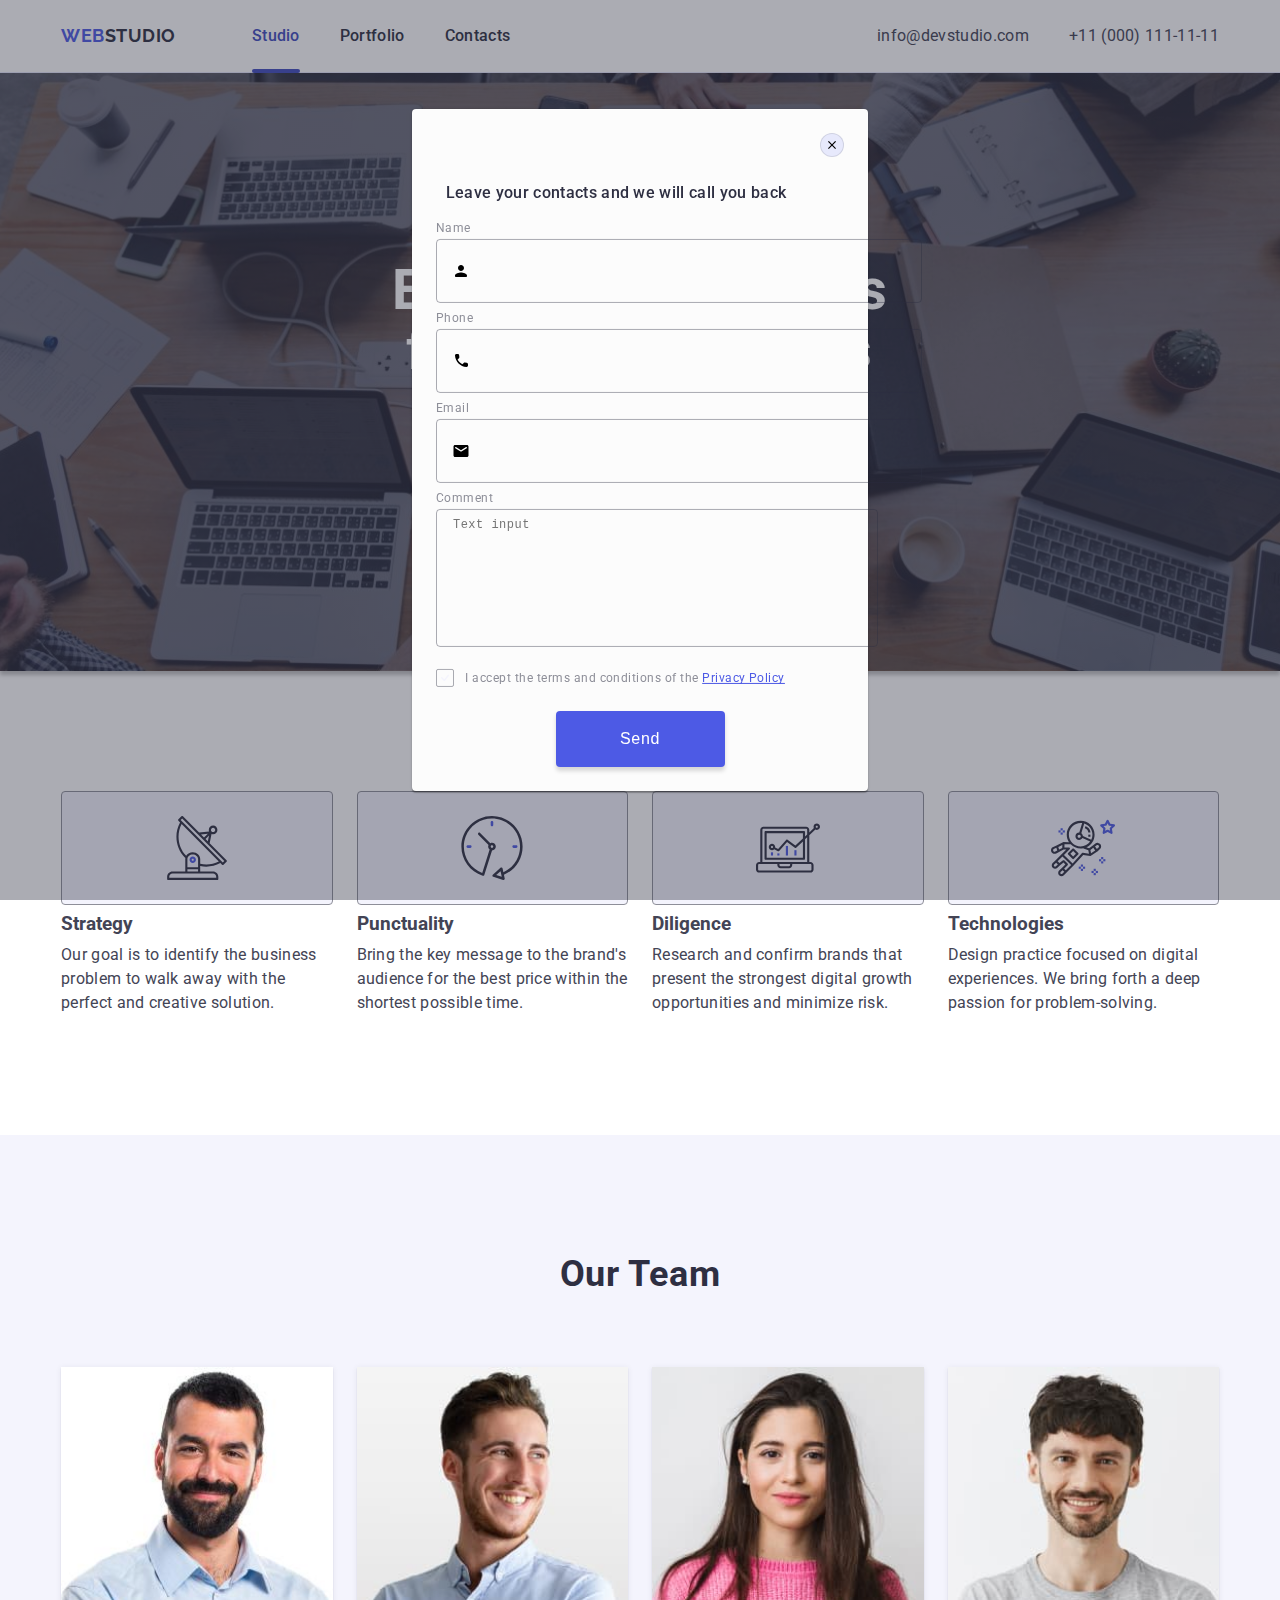
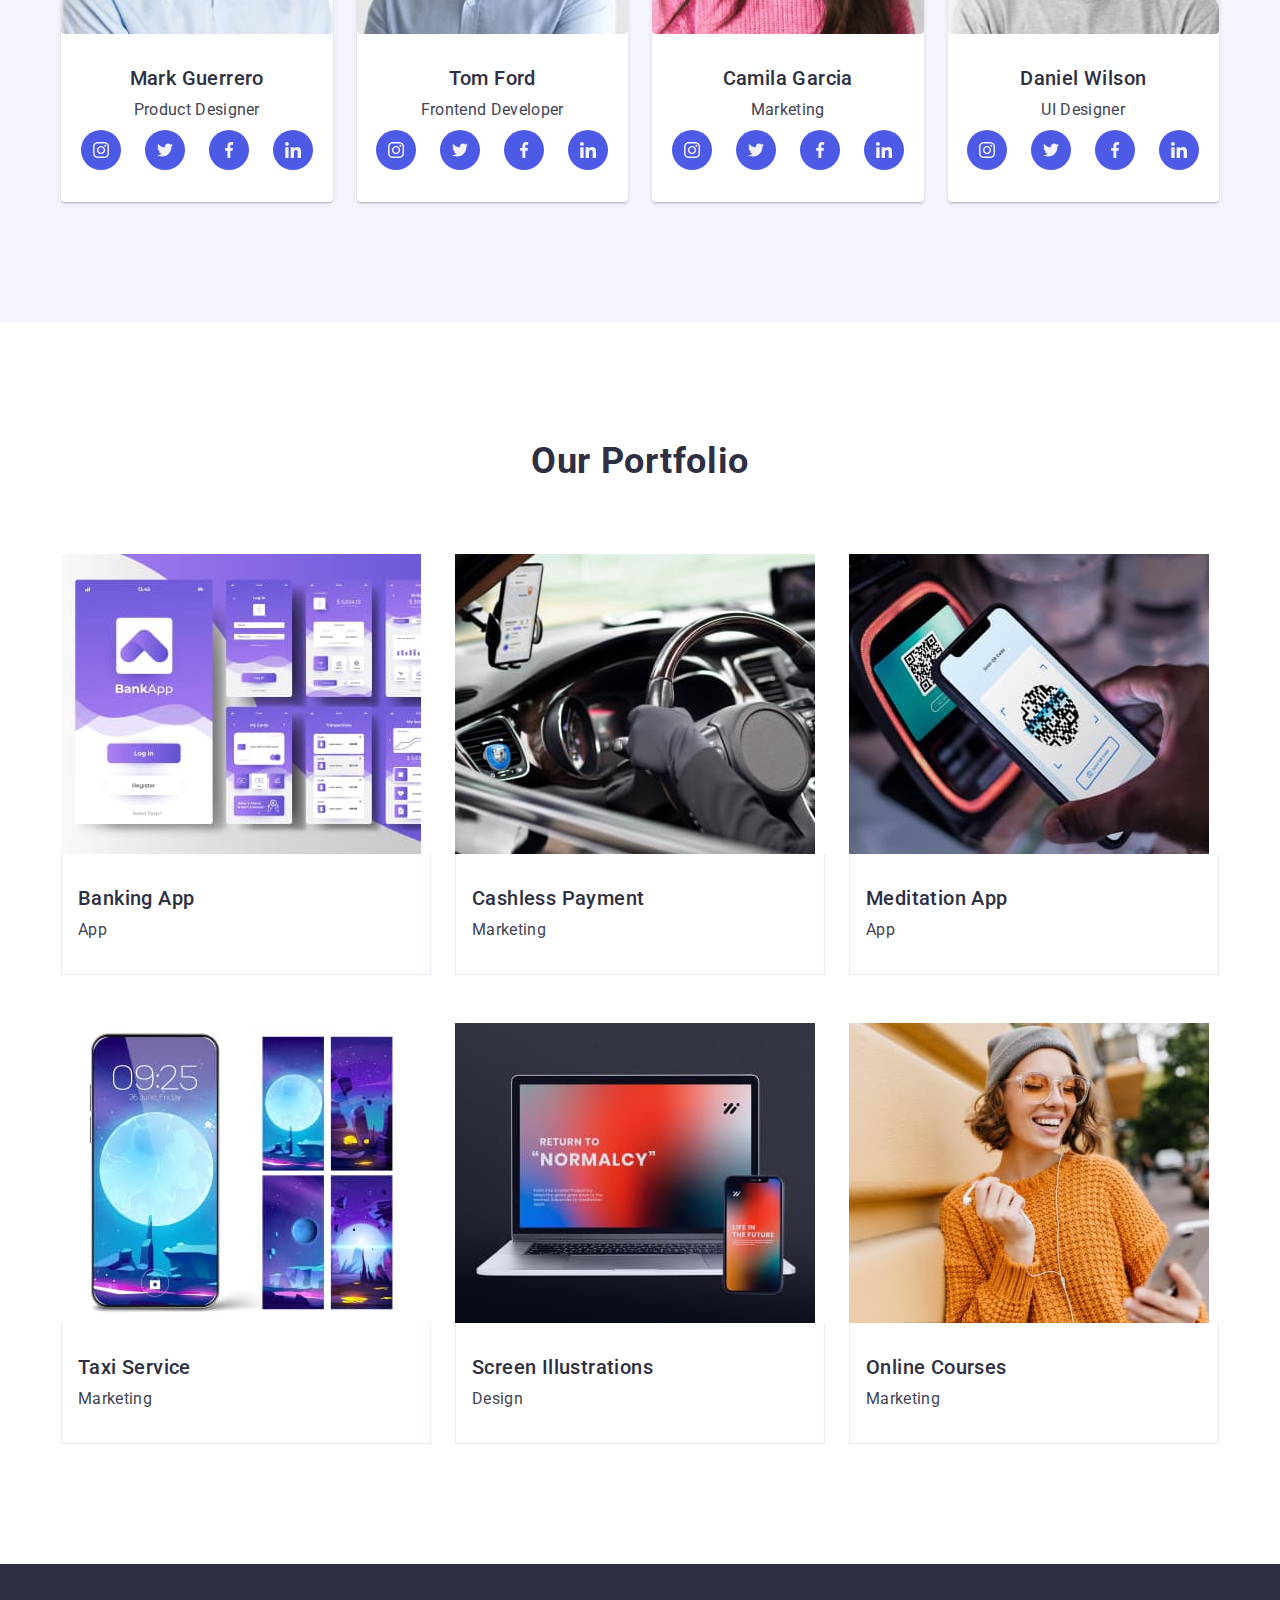
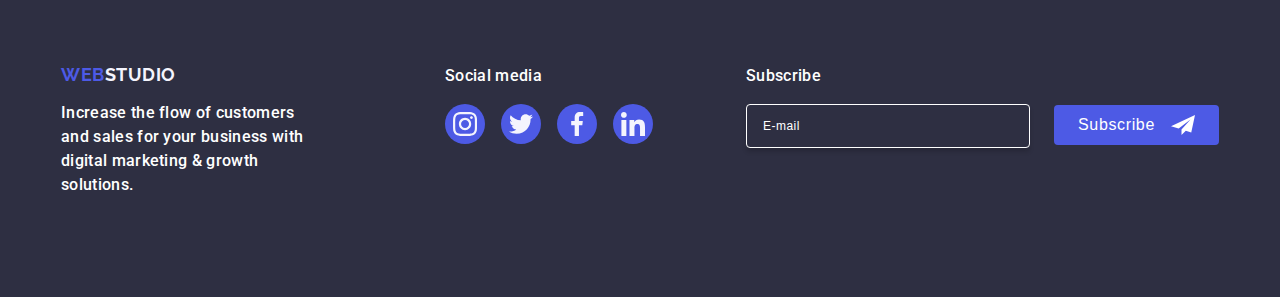
==== index.html @ 179b8496 "Initial commit" ====
<!DOCTYPE html>
<html lang="en">

<head>
    <meta charset="UTF-8" />
    <meta name="viewport" content="width=device-width, initial-scale=1.0" />
    <meta name="description" content="Effective Solutions
for Your Business" />
    <meta name="keywords" content="Solutions Business Strategy" />
    <title>WebStudio</title>
    <link rel="stylesheet" href="https://cdnjs.cloudflare.com/ajax/libs/modern-normalize/3.0.1/modern-normalize.min.css"
        integrity="sha512-q6WgHqiHlKyOqslT/lgBgodhd03Wp4BEqKeW6nNtlOY4quzyG3VoQKFrieaCeSnuVseNKRGpGeDU3qPmabCANg=="
        crossorigin="anonymous" referrerpolicy="no-referrer" />
    <link rel="preconnect" href="https://fonts.googleapis.com" />
    <link rel="preconnect" href="https://fonts.gstatic.com" crossorigin />
    <link href="https://fonts.googleapis.com/css2?family=Raleway:wght@700&family=Roboto:wght@400;500;700&display=swap"
        rel="stylesheet" />
    <link rel="stylesheet" href="./css/styles.css" />
</head>

<body>
    <header class="page-header">
        <div class="container header-container">
            <nav class="main-nav">
                <a class="logo header-logo" href="./index.html">Web<span class="logo-part">Studio</span>
                </a>
                <ul class="nav-list">
                    <li class="nav-item">
                        <a class="nav-link studio-link" href="./index.html">Studio</a>
                    </li>
                    <li class="nav-item">
                        <a class="nav-link portfolio-link" href="">Portfolio</a>
                    </li>
                    <li class="nav-item">
                        <a class="nav-link contacts-link" href="">Contacts</a>
                    </li>
                </ul>
            </nav>
            <address class="contact-info">
                <ul class="contact-list">
                    <li>
                        <a href="mailto:info@devstudio.com" class="contact-link">info@devstudio.com</a>
                    </li>
                    <li>
                        <a href="tel:+110001111111" class="contact-link">+11 (000) 111-11-11</a>
                    </li>
                </ul>
            </address>
        </div>
    </header>
    <main>
        <!--Hero section-->
        <section class="hero-section">
            <div class="container hero-container">

                <h1 class="page-title">
                    Effective Solutions
                    for Your Business
                </h1>
                <button type="button" class="order-button">Order Service</button>
            </div>
        </section>
        <!--Features Section-->
        <section class="feature-section">
            <div class="container feature-container">
                <h2 class="visually-hidden">Our features</h2>

                <ul class="features-list">
                    <li class="features-item">
                        <div class="icon-container">
                            <svg class="strategy-icon" width="64" height="64">
                                <use href="./images/icons.svg#icon-antenna"></use>
                            </svg>
                        </div>
                        <h3 class="features-title">Strategy</h3>
                        <p class="features-text">Our goal is to identify the business
                            problem to walk away with the perfect and creative solution.</p>

                    </li>
                    <li class="features-item">
                        <div class="icon-container">
                            <svg class="punctuality-icon" width="64" height="64">
                                <use href="./images/icons.svg#icon-clock"></use>
                            </svg>
                        </div>
                        <h3 class="features-title">Punctuality</h3>
                        <p class="features-text">Bring the key message to the brand's audience for the best price
                            within
                            the
                            shortest possible
                            time.</p>
                    </li>
                    <li class="features-item">
                        <div class="icon-container">
                            <svg class="diligence-icon" width="64" height="64">
                                <use href="./images/icons.svg#icon-diagram"></use>
                            </svg>
                        </div>
                        <h3 class="features-title">Diligence</h3>
                        <p class="features-text">Research and confirm brands that present the strongest digital growth
                            opportunities and minimize
                            risk.</p>
                    </li>
                    <li class="features-item">
                        <div class="icon-container">
                            <svg class="technologies-icon" width="64" height="64">
                                <use href="./images/icons.svg#icon-astronaut"></use>
                            </svg>
                        </div>
                        <h3 class="features-title">Technologies</h3>
                        <p class="features-text">Design practice focused on digital experiences. We bring
                            forth a
                            deep
                            passion for
                            problem-solving.</p>

                    </li>
                </ul>
            </div>
        </section>
        <!--Our team Section-->


        <section class="team-section">
            <div class="container team-container">


                <h2 class="team-title">Our Team</h2>
                <ul class="team-list">
                    <li class="team-member">

                        <img src="./images/icons/MarkGuerrero.jpg" alt="Mark Guerrero, Product Designer" width="264"
                            height="260" />
                        <div class="member-info">
                            <h3 class="member-name">Mark Guerrero</h3>
                            <p class="member-role">Product Designer</p>
                            <ul class="social-list">
                                <li class="social-item">
                                    <a class="social-link" href="#">
                                        <svg class="social-icon" width="16" height="16">
                                            <use href="./images/icons.svg#icon-instagram"></use>
                                        </svg>
                                    </a>
                                </li>
                                <li class="social-item">
                                    <a href="#" class="social-link">
                                        <svg class="social-icon" width="16" height="16">
                                            <use href="./images/icons.svg#icon-twitter"></use>
                                        </svg>
                                    </a>
                                </li>
                                <li class="social-item">
                                    <a href="#" class="social-link">
                                        <svg class="social-icon" width="16" height="16">
                                            <use href="./images/icons.svg#icon-facebook"></use>
                                        </svg>
                                    </a>
                                </li>
                                <li class="social-item">
                                    <a href="#" class="social-link">
                                        <svg class="social-icon" width="16" height="16">
                                            <use href="./images/icons.svg#icon-linkedin"></use>
                                        </svg>
                                    </a>
                                </li>
                            </ul>
                        </div>
                    </li>
                    <li class="team-member">
                        <img src="./images/icons/TomFord.jpg" alt="Tom Ford, Frontend Developer" width="264"
                            height="260" />
                        <div class="member-info">
                            <h3 class="member-name">Tom Ford</h3>
                            <p class="member-role">Frontend Developer</p>
                            <ul class="social-list">
                                <li class="social-item">
                                    <a class="social-link" href="#">
                                        <svg class="social-icon" width="16" height="16">
                                            <use href="./images/icons.svg#icon-instagram"></use>
                                        </svg>
                                    </a>
                                </li>
                                <li class="social-item">
                                    <a href="#" class="social-link">
                                        <svg class="social-icon" width="16" height="16">
                                            <use href="./images/icons.svg#icon-twitter"></use>
                                        </svg>
                                    </a>
                                </li>
                                <li class="social-item">
                                    <a href="#" class="social-link">
                                        <svg class="social-icon" width="16" height="16">
                                            <use href="./images/icons.svg#icon-facebook"></use>
                                        </svg>
                                    </a>
                                </li>
                                <li class="social-item">
                                    <a href="#" class="social-link">
                                        <svg class="social-icon" width="16" height="16">
                                            <use href="./images/icons.svg#icon-linkedin"></use>
                                        </svg>
                                    </a>
                                </li>
                            </ul>
                        </div>
                    </li>
                    <li class="team-member">
                        <img src="./images/icons/CamilaGarcia.jpg" alt="Camila Garcia, Marketing" width="264"
                            height="260" />
                        <div class="member-info">
                            <h3 class="member-name">Camila Garcia</h3>
                            <p class="member-role">Marketing</p>
                            <ul class="social-list">
                                <li class="social-item">
                                    <a class="social-link" href="#">
                                        <svg class="social-icon" width="16" height="16">
                                            <use href="./images/icons.svg#icon-instagram"></use>
                                        </svg>
                                    </a>
                                </li>
                                <li class="social-item">
                                    <a href="#" class="social-link">
                                        <svg class="social-icon" width="16" height="16">
                                            <use href="./images/icons.svg#icon-twitter"></use>
                                        </svg>
                                    </a>
                                </li>
                                <li class="social-item">
                                    <a href="#" class="social-link">
                                        <svg class="social-icon" width="16" height="16">
                                            <use href="./images/icons.svg#icon-facebook"></use>
                                        </svg>
                                    </a>
                                </li>
                                <li class="social-item">
                                    <a href="#" class="social-link">
                                        <svg class="social-icon" width="16" height="16">
                                            <use href="./images/icons.svg#icon-linkedin"></use>
                                        </svg>
                                    </a>
                                </li>
                            </ul>
                        </div>
                    </li>
                    <li class="team-member">
                        <img src="./images/icons/DanielWilson.jpg" alt="Daniel Wilson, UI Designer" width="264"
                            height="260" />
                        <div class="member-info">
                            <h3 class="member-name">Daniel Wilson</h3>
                            <p class="member-role">UI Designer</p>
                            <ul class="social-list">
                                <li class="social-item">
                                    <a class="social-link" href="#">
                                        <svg class="social-icon" width="16" height="16">
                                            <use href="./images/icons.svg#icon-instagram"></use>
                                        </svg>
                                    </a>
                                </li>
                                <li class="social-item">
                                    <a href="#" class="social-link">
                                        <svg class="social-icon" width="16" height="16">
                                            <use href="./images/icons.svg#icon-twitter"></use>
                                        </svg>
                                    </a>
                                </li>
                                <li class="social-item">
                                    <a href="#" class="social-link">
                                        <svg class="social-icon" width="16" height="16">
                                            <use href="./images/icons.svg#icon-facebook"></use>
                                        </svg>
                                    </a>
                                </li>
                                <li class="social-item">
                                    <a href="#" class="social-link">
                                        <svg class="social-icon" width="16" height="16">
                                            <use href="./images/icons.svg#icon-linkedin"></use>
                                        </svg>
                                    </a>
                                </li>
                            </ul>
                        </div>
                    </li>
                </ul>
            </div>
        </section>

        <!--Our Portfolio-->
        <section class="portfolio-section">
            <div class="container portfolio-container">
                <h2 class="portfolio-title">Our Portfolio</h2>
                <ul class="portfolio-list">
                    <li class="portfolio-item">
                        <div class="img-container">
                            <img src="./images/icons/BankingApp.jpg" alt="telephone" width="360" height="300" />
                            <p class="overlay">
                                14 Stylish and User-Friendly App Design Concepts · Task Manager App · Calorie
                                Tracker
                                App · Exotic Fruit Ecommerce
                                App · Cloud Storage App
                            </p>
                        </div>
                        <div class="portfolio-text">
                            <h3 class="portfolio-item-title">Banking App</h3>
                            <p class="portfolio-item-description">App</p>
                        </div>
                    </li>
                    <li class="portfolio-item">
                        <div class="img-container">
                            <img src="./images/icons/TaxiService.jpg" alt="taxi" width="360" height="300" />
                            <p class="overlay">
                                14 Stylish and User-Friendly App Design Concepts · Task Manager App · Calorie
                                Tracker
                                App · Exotic Fruit Ecommerce
                                App · Cloud Storage App
                            </p>
                        </div>
                        <div class="portfolio-text">
                            <h3 class="portfolio-item-title">Cashless Payment</h3>
                            <p class="portfolio-item-description">Marketing</p>
                        </div>
                    </li>
                    <li class="portfolio-item">
                        <div class="img-container">
                            <img src="./images/icons/CashlessPayment.jpg" alt="mcbook3" width="360" height="300" />
                            <p class="overlay">
                                14 Stylish and User-Friendly App Design Concepts · Task Manager App · Calorie
                                Tracker
                                App · Exotic Fruit Ecommerce
                                App · Cloud Storage App
                            </p>
                        </div>
                        <div class="portfolio-text">
                            <h3 class="portfolio-item-title">Meditation App</h3>
                            <p class="portfolio-item-description">App</p>
                        </div>
                    </li>
                    <li class="portfolio-item">
                        <div class="img-container">
                            <img src="./images/icons/ScreenIllustrations.jpg" alt="QRcode4" width="360" height="300" />
                            <p class="overlay">
                                14 Stylish and User-Friendly App Design Concepts · Task Manager App · Calorie
                                Tracker
                                App · Exotic Fruit Ecommerce
                                App · Cloud Storage App
                            </p>
                        </div>
                        <div class="portfolio-text">
                            <h3 class="portfolio-item-title">Taxi Service</h3>
                            <p class="portfolio-item-description">Marketing</p>
                        </div>
                    </li>
                    <li class="portfolio-item">
                        <div class="img-container">
                            <img src="./images/icons/MeditationApp.jpg" alt="BankApp5" width="360" height="300" />
                            <p class="overlay">
                                14 Stylish and User-Friendly App Design Concepts · Task Manager App · Calorie
                                Tracker
                                App · Exotic Fruit Ecommerce
                                App · Cloud Storage App
                            </p>
                        </div>
                        <div class="portfolio-text">
                            <h3 class="portfolio-item-title">Screen Illustrations</h3>
                            <p class="portfolio-item-description">Design</p>
                        </div>
                    </li>
                    <li class="portfolio-item">
                        <div class="img-container">
                            <img src="./images/icons/OnlineCourses.jpg" alt="girl6" width="360" height="300" />
                            <p class="overlay">
                                14 Stylish and User-Friendly App Design Concepts · Task Manager App · Calorie
                                Tracker
                                App · Exotic Fruit Ecommerce
                                App · Cloud Storage App
                            </p>
                        </div>
                        <div class="portfolio-text">
                            <h3 class="portfolio-item-title">Online Courses</h3>
                            <p class="portfolio-item-description">Marketing</p>
                        </div>
                    </li>
                </ul>
            </div>
        </section>
    </main>
    <footer class="footer-box">
        <div class="container footer-content">
            <div class="footer-main">
                <a href="./index.html" class="footer-logo">Web<span class="accent">Studio</span>
                </a>
                <p class="footer-text">Increase the flow of customers and sales for your business with digital marketing
                    &
                    growth solutions.
                </p>
            </div>
            <div class="footer-socials">
                <p class="socials-text">Social media</p>
                <ul class="socials-list">
                    <li class="socials-item">
                        <a href="#" class="socials-link">
                            <svg class="socials-icon" width="24" height="24">
                                <use href="./images/icons.svg#icon-instagram"></use>
                            </svg>
                        </a>
                    </li>
                    <li class="socials-item">
                        <a href="#" class="socials-link">
                            <svg class="socials-icon" width="24" height="24">
                                <use href="./images/icons.svg#icon-twitter"></use>
                            </svg>
                        </a>
                    </li>
                    <li class="socials-item">
                        <a href="#" class="socials-link">
                            <svg class="socials-icon" width="24" height="24">
                                <use href="./images/icons.svg#icon-facebook"></use>
                            </svg>
                        </a>
                    </li>
                    <li class="socials-item">
                        <a href="#" class="socials-link">
                            <svg class="socials-icon" width="24" height="24">
                                <use href="./images/icons.svg#icon-linkedin"></use>
                            </svg>
                        </a>
                    </li>
                </ul>
            </div>
            <div class="subscribe-block">
                <p class="form-text">Subscribe</p>
                <form class="form" name="subscribe-form" autocomplete="off">
                    <label class="email">
                        <input class="form-input" type="email" name="useremail" placeholder="E-mail" />
                    </label>

                    <button class="submit-button" type="submit">Subscribe
                        <svg class="form-icon" width="24" height="24">
                            <use href="./images/icons.svg#icon-send"></use>
                        </svg>
                    </button>

                </form>
            </div>
        </div>
    </footer>

    <!--Modal window-->
    <div class="backdrop is-open">
        <div class="modal">
            <button class="modal-btn" type="button">
                <svg class="modal-btn-icons" width="8" height="8">
                    <use href="./images/icons.svg#icon-close">
                    </use>
                </svg>
            </button>
            <p class="modal-caption">Leave your contacts and we will call you back</p>
            <form class="modal-form" name="contacts" autocomplete="off">
                <div class="modal-form-field">
                    <label class="modal-form-label" for="user-name">Name</label>
                    <div class="modal-form-wrapper">
                        <input class="modal-form-input" type="text" id="user-name" name="user-name" />
                        <svg class="modal-form-icon" width="18" height="24">
                            <use href="./images/icons.svg#icon-person"></use>
                        </svg>
                    </div>
                </div>
                <div class="modal-form-field">
                    <label class="modal-form-label" for="user-phone">Phone</label>
                    <div class="modal-form-wrapper">
                        <input class="modal-form-input" type="tel" id="user-phone" name="user-phone" />
                        <svg class="modal-form-icon" width="18" height="24">
                            <use href="./images/icons.svg#icon-phone"></use>
                        </svg>
                    </div>
                </div>
                <div class="modal-form-field">
                    <label class="modal-form-label" for="email">Email</label>
                    <div class="modal-form-wrapper">
                        <input class="modal-form-input" type="email" id="email" name="email" />
                        <svg class="modal-form-icon" width="18" height="24">
                            <use href="./images/icons.svg#icon-email"></use>
                        </svg>
                    </div>
                </div>
                <div class="modal-form-field-note">
                    <label class="modal-form-label" for="user-comment">Comment</label>
                    <textarea class="modal-form-comment" id="user-comment" name="user-comment"
                        placeholder="Text input"></textarea>
                </div>
                <div class="modal-form-agreement">
                    <input class="visually-hidden" type="checkbox" name="user-privacy" id="user-privacy" value="true" />
                    <label class="modal-form-agreement-text" for="user-privacy">
                        <span class="modal-form-checkbox">
                            <svg class="modal-form-checkbox-icon" width="10" height="8">
                                <use href="./images/icons.svg#icon-Vector"></use>
                            </svg>
                        </span>
                        I accept the terms and conditions of the <a class="modal-form-agreement-link" href="#">Privacy
                            Policy</a>
                    </label>
                </div>
                <button class="btn submit-button" type="button">Send</button>
            </form>
        </div>

    </div>




</body>




</html>
---- css/styles.css ----
body {
  font-family: 'Roboto', sans-serif;
  color: #434455;
  background-color: #fff;
  margin: 0;
}
h1,
h2,
h3,
h4,
h5,
h6,
p {
  margin: 0;
}
ul,
ol {
  list-style-type: none;
  margin: 0;
  padding: 0;
}
img {
  display: block;
  max-width: 100%;
  height: auto;
}
.container {
  width: 1158px;
  padding: 0 15px;
  margin: 0 auto;
}
a {
  text-decoration: none;
}
/* Header */
.page-header {
  border-bottom: 1px solid #e7e9fc;
  box-shadow: 0px 2px 1px rgba(46, 47, 66, 0.08),
    0px 1px 1px rgba(46, 47, 66, 0.16), 0px 1px 6px rgba(46, 47, 66, 0.08);
}
.header-container {
  display: flex;
  align-items: center;
}
.main-nav {
  display: flex;
  align-items: center;
}
.logo {
  font-family: 'Raleway', sans-serif;
  font-weight: 700;
  font-size: 18px;
  line-height: 1.17;
  letter-spacing: 0.03em;
  text-transform: uppercase;
  color: #4d5ae5;
}
.header-logo {
  padding: 24px 0;
  margin-right: 76px;
}
.header-logo .logo-part {
  color: #2e2f42;
}

.nav-list {
  display: flex;
  align-items: center;
  gap: 40px;
}
.nav-link {
  font-weight: 500;
  font-size: 16px;
  line-height: 1.5;
  letter-spacing: 0.02em;
  color: #2e2f42;
  padding: 24px 0;
  display: block;
  transition: color 250ms cubic-bezier(0.4, 0, 0.2, 1);
}
.studio-link {
  position: relative;
  color: #404bbf;
}
.studio-link:after {
  content: '';
  display: block;
  border-radius: 2px;
  width: 100%;
  height: 4px;
  position: absolute;
  left: 0;
  bottom: -1px;
  background: transparent;
  transition: color 250ms cubic-bezier(0.4, 0, 0.2, 1);
  background-color: #404bbf;
}
.nav-link:hover,
.nav-link:focus {
  color: #404bbf;
}
.nav-link:hover::after {
  background-color: #404bbf;
}

.contact-info {
  margin-left: auto;
  font-style: normal;
}
.contact-list {
  display: flex;
  align-items: center;
  gap: 40px;
}
.contact-link {
  display: block;
  font-size: 16px;
  line-height: 1.5;
  letter-spacing: 0.02em;
  color: #434455;
  transition: color 250ms cubic-bezier(0.4, 0, 0.2, 1);
  padding: 24px 0;
}
.contact-link:hover,
.contact-link:focus {
  color: #404bbf;
}
/* Hero section */

.hero-container {
  display: flex;
  flex-direction: column;
  align-items: center;

  margin: 0 auto;
}

.hero-section {
  text-align: center;
  margin: 0 auto;
  padding: 188px 0;
  max-width: 1440px;
  box-shadow: 0 4px 4px 0 rgba(0, 0, 0, 0.25);
  background: rgba(46, 47, 66, 0.7);
  background-image: linear-gradient(
      rgba(46, 47, 66, 0.7),
      rgba(46, 47, 66, 0.7)
    ),
    url('../images/hero/peopleoffice.jpg');

  background-repeat: no-repeat;
  background-position: center;
  background-size: cover;
}
.page-title {
  max-width: 496px;
  margin-bottom: 46px;
  font-weight: 700;
  font-size: 56px;
  line-height: 1.07;
  letter-spacing: 0.02em;
  color: #fff;
}

.order-button {
  font-weight: 500;
  font-size: 16px;
  line-height: 1.5;
  letter-spacing: 0.04em;
  color: #fff;
  cursor: pointer;
  border: none;
  background-color: #4d5ae5;
  padding: 16px 32px;
  transition: background-color 250ms cubic-bezier(0.4, 0, 0.2, 1);
  border-radius: 4px;
  min-width: 169px;
  height: 56px;
  box-shadow: 0 4px 4px 0 rgba(0, 0, 0, 0.15);
}
.order-button:hover,
.order-button:focus {
  background: #404bbf;
}
/* end Hero section */

/* Feature section */

.feature-container {
  background-color: #fff;
}
.feature-section {
  padding: 120px 0px;
}
.visually-hidden {
  font-weight: 500;
  font-size: 20px;
  line-height: 1.2;
  letter-spacing: 0.02em;
  color: #2e2f42;
  position: absolute;
  width: 1px;
  height: 1px;
  padding: 0;
  margin: -1px;
  overflow: hidden;
  clip: rect(0, 0, 0, 0);
  clip-path: inset(100%);
  white-space: nowrap;
  border: 0;
}
.features-list {
  display: flex;
  gap: 24px;
  justify-content: center;
}
.features-item {
  width: calc((100% - 48px) / 3);
  text-align: left;
}
.icon-container {
  display: flex;
  align-items: center;
  justify-content: center;
  height: 112px;
  background-color: #f4f4fd;
  border-radius: 4px;
  border: 1px solid #8e8f99;
  margin-bottom: 8px;
}
.features-title {
  margin-bottom: 8px;
}

.features-text {
  line-height: 1.5;
  letter-spacing: 0.02em;
  font-weight: 400;
  font-size: 16px;
  color: #434455;
}
/* end feature section */

/* Our team section */

.team-container {
  margin: 0 auto;
  padding: 0 20px;
}
.team-section {
  background: #f4f4fd;
  padding: 120px 0;
}

.team-title {
  font-weight: 700;
  font-size: 36px;
  line-height: 1.11;
  letter-spacing: 0.02em;
  text-align: center;
  color: #2e2f42;
  text-transform: capitalize;
  margin-bottom: 72px;
}
.team-list {
  display: flex;
  gap: 24px;
  justify-content: center;
  flex-wrap: wrap;
}

.team-member {
  width: calc((100% - 3 * 24px) / 4);
  background-color: #fff;
  border-radius: 0 0 4px 4px;

  align-items: center;
  flex-direction: column;
}
.team-member img {
  width: 100%;
  border-radius: 0 0 4px 4px;
}
.team-member {
  box-shadow: 0px 1px 6px rgba(46, 47, 66, 0.08),
    0px 1px 1px rgba(46, 47, 66, 0.16), 0px 2px 1px rgba(46, 47, 66, 0.08);
}
.member-info {
  padding: 32px 0;
  text-align: center;
}
.member-name {
  font-weight: 500;
  font-size: 20px;
  line-height: 1.2;
  letter-spacing: 0.02em;
  color: #2e2f42;

  margin-bottom: 8px;
}

.member-role {
  font-weight: 400;
  font-size: 16px;
  line-height: 1.5;
  letter-spacing: 0.02em;
  color: #434455;
  margin-bottom: 8px;
}
/* Social List */
.social-list {
  display: flex;
  justify-content: center;
  gap: 24px;
}
.social-item {
  width: 40px;
  height: 40px;
}

.social-link {
  display: flex;
  align-items: center;
  justify-content: center;
  width: 100%;
  height: 100%;
  background-color: var(--social-bg, #4d5ae5);
  border-radius: 50%;
  transition: background-color 250ms cubic-bezier(0.4, 0, 0.2, 1);
}
.social-link:hover,
.social-link:focus {
  background-color: #404bbf;
}
.social-icon {
  fill: var(--icon-color, #f4f4fd);
  width: 16px;
  height: 16px;
}
/* end Our team section */

/* Our portfolio section */

.portfolio-section {
  padding-top: 120px;
  padding-bottom: 120px;
}
.portfolio-container {
  position: relative;
  overflow: hidden;
}
.portfolio-title {
  margin-bottom: 72px;
  font-weight: 700;
  font-size: 36px;
  line-height: 1.11;
  letter-spacing: 0.02em;
  text-align: center;
  color: #2e2f42;
  text-transform: capitalize;
}
.portfolio-list {
  display: flex;
  flex-wrap: wrap;
  justify-content: center;
  column-gap: 24px;
  row-gap: 48px;
}
.portfolio-item {
  width: calc((100% - 48px) / 3);
  display: flex;
  flex-direction: column;
  position: relative;
  overflow: hidden;
  transition: box-shadow 250ms cubic-bezier(0.4, 0, 0.2, 1);
}

.portfolio-item:hover {
  box-shadow: 0px 1px 6px rgba(46, 47, 66, 0.08),
    0px 1px 1px rgba(46, 47, 66, 0.16), 0px 2px 1px rgba(46, 47, 66, 0.08);
}

.img-container {
  width: 100%;
  height: 100%;
  position: relative;
  overflow: hidden;
}

.overlay {
  position: absolute;
  top: 0;
  left: 0;
  width: 100%;
  height: 100%;
  padding: 40px 32px;
  font-size: 16px;
  line-height: 1.5;
  letter-spacing: 0.02em;
  color: var(--text-overlay, #f4f4fd);
  background-color: #4d5ae5;
  transform: translateY(100%);
  transition: transform 250ms cubic-bezier(0.4, 0, 0.2, 1);
}
.portfolio-item:hover .overlay {
  transform: translateY(0%);
}

.portfolio-text {
  padding: 32px 16px;
  border: 1px solid #e7e9fc;
  border-top: none;
}
.portfolio-item-title {
  font-weight: 500;
  font-size: 20px;
  line-height: 1.2;
  letter-spacing: 0.02em;
  color: #2e2f42;
  margin-bottom: 8px;
}

.portfolio-item-description {
  font-weight: 400;
  font-size: 16px;
  line-height: 1.5;
  letter-spacing: 0.02em;
  color: #434455;
}

/* end Our portfolio section */

/* Footer */

.footer-box {
  background: #2e2f42;
  padding: 100px 0;
}

.footer-content {
  display: flex;
  align-items: baseline;
}

.footer-main {
  display: flex;
  flex-direction: column;
  margin-right: 120px;
}
.footer-logo {
  font-family: 'Raleway', sans-serif;
  font-size: 18px;
  font-weight: 700;
  line-height: 1.17;
  text-transform: uppercase;
  color: #4d5ae5;
  letter-spacing: 0.03em;
  display: inline-block;
  margin-bottom: 16px;
}

.accent {
  color: #f4f4fd;
}
.footer-description {
  max-width: 264px;
  line-height: 1.5;
  letter-spacing: 0.02em;
  color: #f4f4fd;
}
.footer-socials {
  display: flex;
  flex-direction: column;
}
.footer-text {
  max-width: 264px;
  line-height: 1.5;
  letter-spacing: 0.02em;
  color: var(--text-color, #ffffff);
  font-weight: 500;
  font-size: 16px;
}

.socials-list {
  display: flex;
  gap: 16px;
}
.socials-text {
  font-weight: 500;
  font-size: 16px;
  line-height: 1.5;
  letter-spacing: 0.02em;
  color: #fff;
  margin-bottom: 16px;
}
.socials-item {
  width: 40px;
  height: 40px;
}

.socials-link {
  width: 100%;
  height: 100%;
  background-color: var(--icon-bg-color, #4d5ae5);
  border-radius: 50%;
  display: flex;
  align-items: center;
  justify-content: center;
  transition: background-color 250ms cubic-bezier(0.4, 0, 0.2, 1);
}

.socials-link:hover,
.socials-link:focus {
  background-color: #31d0aa;
}

.socials-icon {
  fill: var(--icon-color, #f4f4fd);
}
.subscribe-block {
  margin-left: auto;
}
.form-text {
  font-weight: 500;
  font-size: 16px;
  line-height: 1.5;
  letter-spacing: 0.02em;
  color: #fff;
  margin-bottom: 16px;
}
.form {
  display: flex;
  justify-content: center;
  align-items: baseline;
  gap: 24px;
}
.form-input {
  background: #2e2f42;
  border: 1px solid #fff;
  border-radius: 4px;
  padding-left: 16px;
  width: 264px;
  height: 40px;
  box-shadow: 0 4px 4px 0 rgba(0, 0, 0, 0.15);
  background-color: transparent;
  font-size: 12px;
  line-height: 2; 
   letter-spacing: 0.04em;
   color: #ffffff;
  
}
.form-input::placeholder {
  font-weight: 400;
  font-size: 12px;
  line-height: 2;
  letter-spacing: 0.04em;
   color: #ffffff; 
}

.submit-button {
  display: flex;
  align-items: center;
  justify-content: center;
 
  flex-direction: row;
  gap: 16px;
  border: none;
  border-radius: 4px;
  padding: 8px 24px;
  min-width: 165px;
  height: 40px;
  background: #4d5ae5;
  font-weight: 500;
  font-size: 16px;
  line-height: 1.5;
  letter-spacing: 0.04em;
  text-align: center;
  color: #fff;
  cursor: pointer
}
.form-icon {
  fill: #fff;
  width: 24px;
  height: 24px;
}
/* Modal window */

.backdrop {
  position: fixed;
  top: 0;
  left: 0;
  width: 100%;
  height: 100%;
  transition: opacity 250ms cubic-bezier(0.4, 0, 0.2, 1),
    visibility 250ms cubic-bezier(0.4, 0, 0.2, 1);
  background-color: rgba(46, 47, 66, 0.4);
}

.modal {
  position: absolute;
  top: 50%;
  left: 50%;
  
  transform: translate(-50%, -50%);
  box-shadow: 0 1px 1px 0 rgba(0, 0, 0, 0.14), 0 1px 3px 0 rgba(0, 0, 0, 0.12),
    0 2px 1px 0 rgba(0, 0, 0, 0.2);
  background: #fcfcfc;
  border-radius: 4px;
  transition: transform 250ms cubic-bezier(0.4, 0, 0.2, 1);
  padding: 72px 24px 24px 24px;
  width: 408px;
  min-height: 584px;
  
}
.modal-btn {
  position: absolute;
  display: flex;
  align-items: center;
  justify-content: center;
  padding: 0;
  width: 24px;
  height: 24px;
  top: 24px;
  right: 24px;
  cursor: pointer; 
  border-radius: 50%;
  border: 1px solid rgba(0, 0, 0, 0.1);
  transition: background-color 250ms cubic-bezier(0.4, 0, 0.2, 1),
    border 250ms cubic-bezier(0.4, 0, 0.2, 1);
    background-color: #e7e9fc;
    cursor: pointer;
}
.modal-btn:hover,
.modal-btn:focus {
  background-color: #404bbf;
  border: none;
  fill: #ffffff
}
.modal-btn-icons {
  transition: fill 250ms cubic-bezier(0.4, 0, 0.2, 1);
}
.modal-btn-icons:hover,
.modal-btn-icons:focus {
  fill: #ffffff
}
.modal-caption {
  margin-bottom: 16px;
  width: 360px;
  font-weight: 500;
  font-size: 16px;
  line-height: 1.5;
  letter-spacing: 0.02em;
  text-align: center;
  color: #2e2f42;
}
.modal-form {
}
.modal-form-field {
 margin-bottom: 8px; 
}
.modal-form-field-note{
 margin-bottom: 16px; 
}
.modal-form-label {
  display: block;
  margin-bottom: 4px;
  font-weight: 400;
  font-size: 12px;
  line-height: 1.17; 
  letter-spacing: 0.04em;
  color: #8e8f99;
}
.modal-form-wrapper {
  position: relative;
}
.modal-form-input {
  width: 100%;
  height: 40px;
  padding: 11px 38px;
  outline: transparent;
  border: 1px solid rgba(46, 47, 66, 0.4);
  border-radius: 4px;
 background-color: transparent;
  font-size: 12px;
  line-height: 2;
  letter-spacing: 0.04em;
  color: #ffffff;
  transition: border-color 250ms cubic-bezier(0.4, 0, 0.2, 1); 
}

.modal-form-input:focus {
  border: 1px solid #4d5ae5;
}
.modal-form-icon {
  position: absolute;
  pointer-events: none;
  left: 16px;
  top: 50%;
  transform: translateY(-50%);
transition: fill 250ms cubic-bezier(0.4, 0, 0.2, 1);
}
.modal-form-input:focus + .modal-form-icon {
  fill: #4d5ae5;
}
.modal-form-comment {
  border: 1px solid rgba(46, 47, 66, 0.4);
  transition: border-color 250ms cubic-bezier(0.4, 0, 0.2, 1);
   
  outline: transparent;
  border-radius: 4px;
  width: 100%;
  height: 120px;
  padding: 8px 16px;
  resize: none;
  font-size: 12px;
  line-height: 1.17;
  letter-spacing: 0.04em;
  color: rgba(46, 47, 66, 0.4); 
  background-color: transparent;
}
.modal-form-agreement {
  margin-bottom: 24px;
}
.modal-form-comment:focus {
  border-color: #4d5ae5;
}
.modal-form-comment::placeholder {
  color #ffffff; 
}
/* Custom checkbox  */

input[type="checkbox"]:checked+.modal-form-agreement-text .modal-form-checkbox {
    background-color: #404bbf;
    border: none;
    fill: #f4f4fd;
}

.modal-form-agreement-text {
  font-size: 12px;
  letter-spacing: 0.04em;
  line-height: 1.17;
  color: #8e8f99;
}

.modal-form-checkbox {
  width: 16px;
  height: 16px;
   margin-right: 8px;
  display: inline-flex;
  justify-content: center;
  align-items: center;
  cursor: pointer;
  border-radius: 2px;
 border: 1px solid rgba(46, 47, 66, 0.4); 
   transition: background-color 250ms cubic-bezier(0.4, 0, 0.2, 1),
        border 250ms cubic-bezier(0.4, 0, 0.2, 1),
        fill 250ms cubic-bezier(0.4, 0, 0.2, 1);
   fill: transparent;
   
}
.modal-form-checkbox-icon {
  transition-property: opacity;
  fill: #f4f4fd;
}

.modal-form-agreement-link {
  line-height: 1.33;
  text-decoration: underline;
  text-decoration-skip-ink: none;
  color: #4d5ae5;
}
.btn {
  display: block;
  margin: 0 auto;
  padding: 16px 32px;
  min-width: 169px;
  height: 56px;
  box-shadow: 0 4px 4px 0 rgba(0, 0, 0, 0.15);
  cursor: pointer;
  transition: background-color 250ms cubic-bezier(0.4, 0, 0.2, 1); 
}
.btn:focus,
.btn:hover {
  background: #404bbf;
}
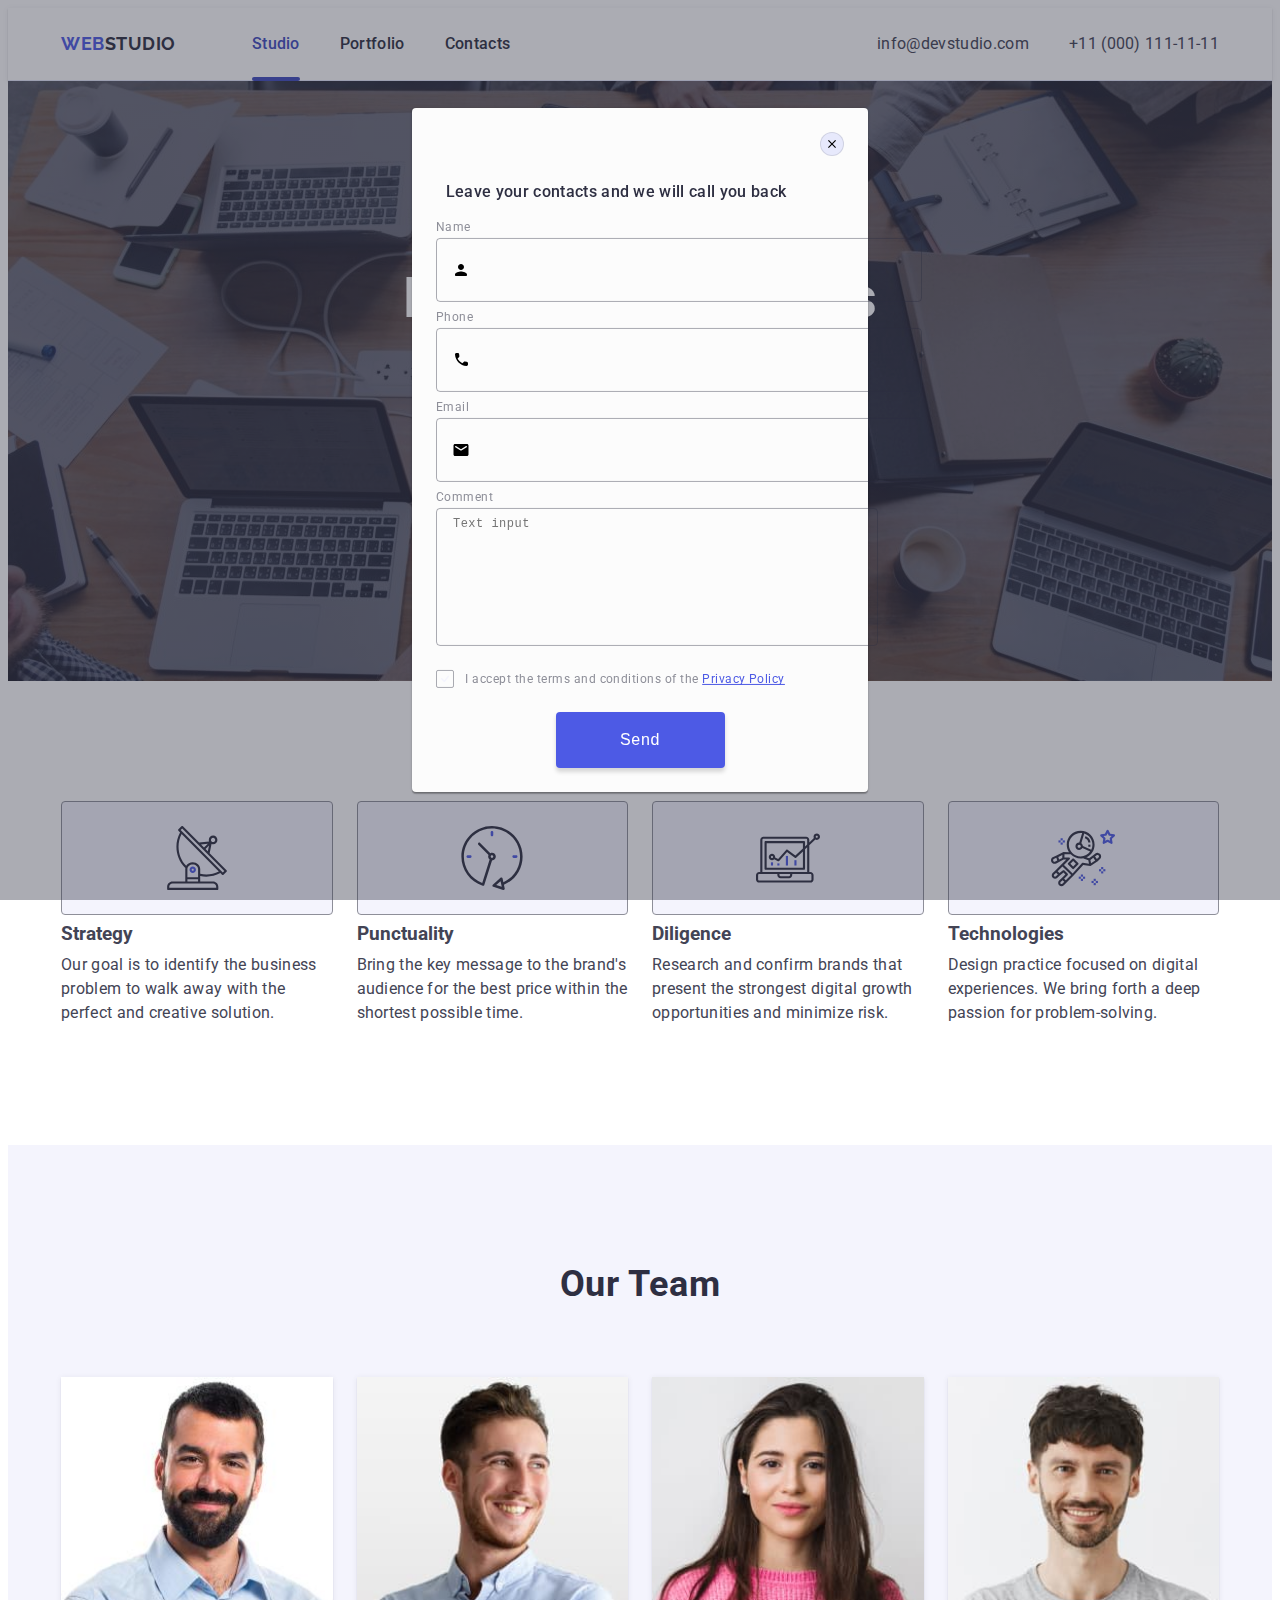
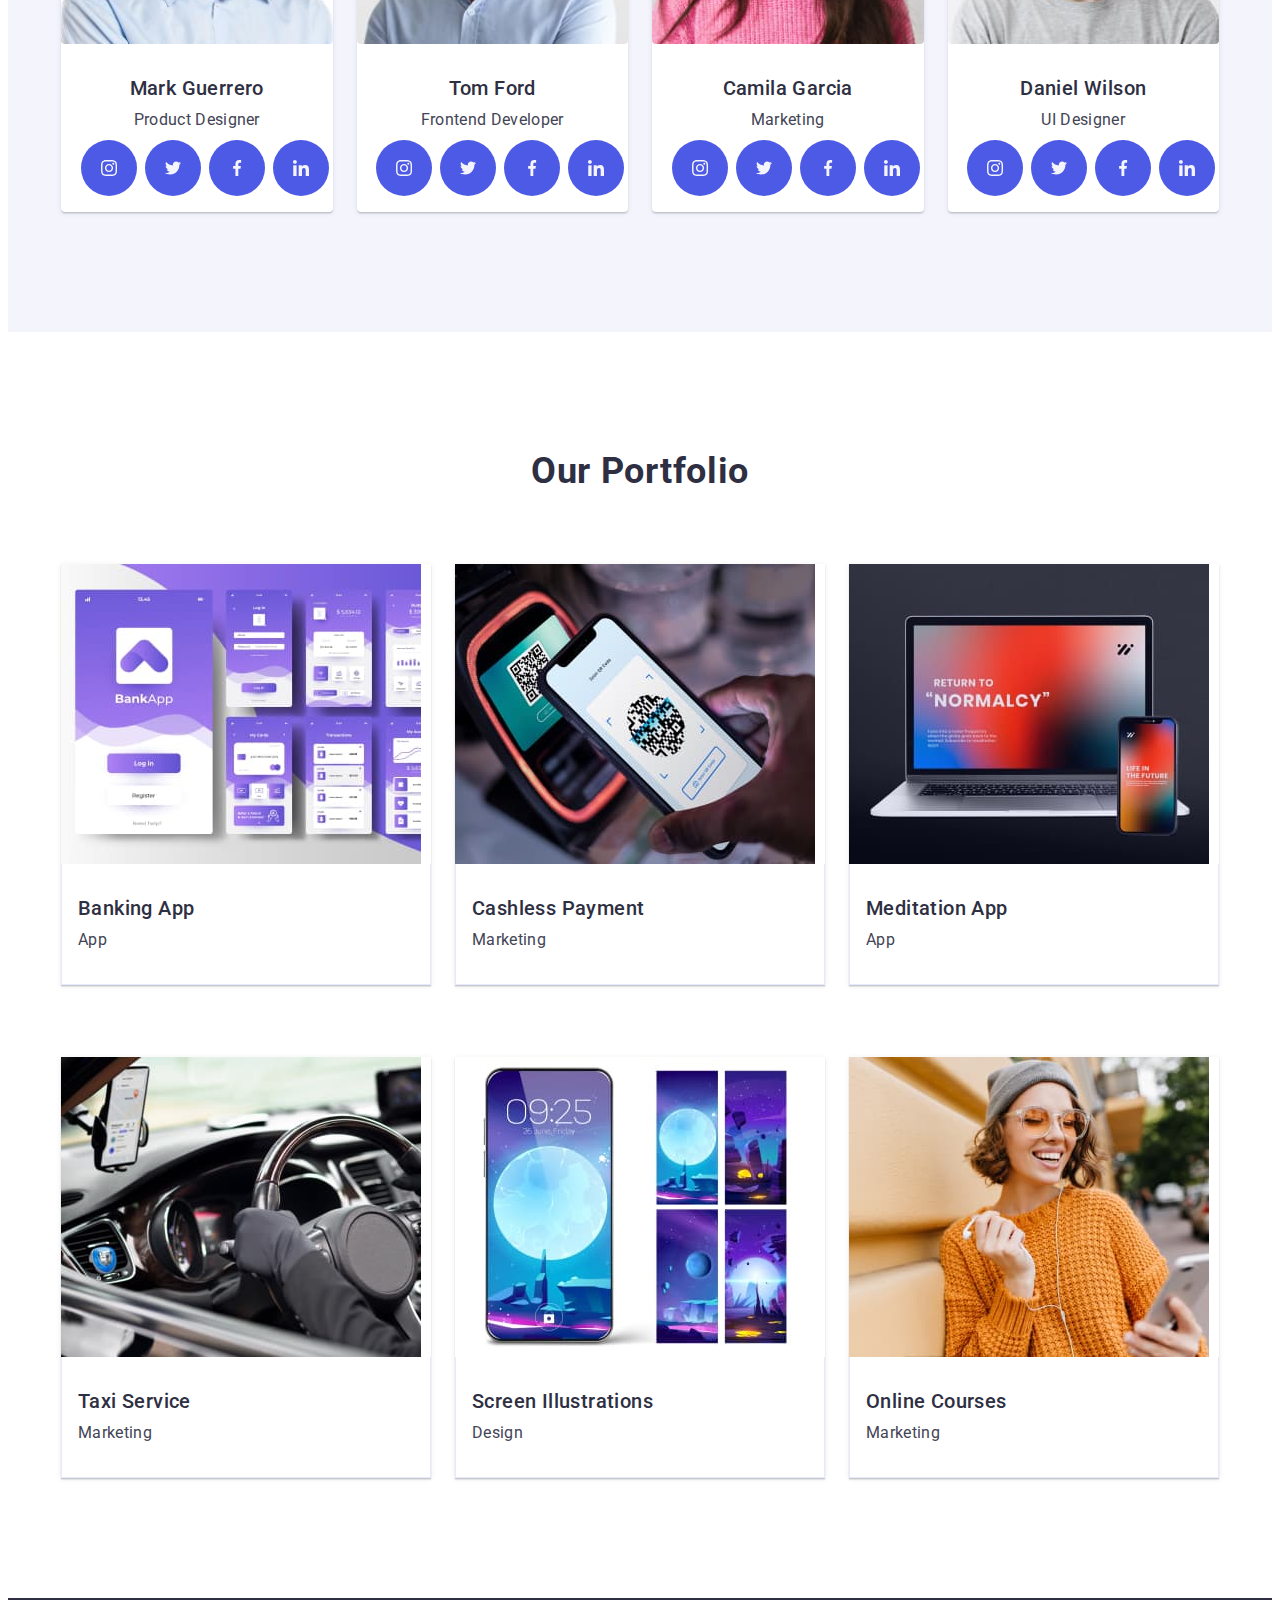
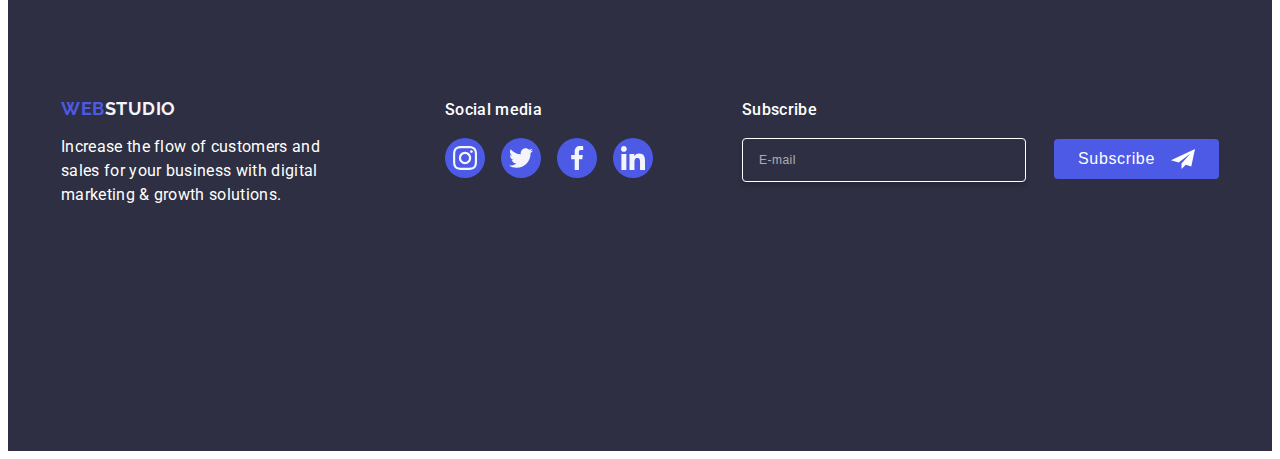
==== commit ebb81aad: "js" ====
--- a/index.html
+++ b/index.html
@@ -15,6 +15,7 @@
     <link rel="preconnect" href="https://fonts.gstatic.com" crossorigin />
     <link href="https://fonts.googleapis.com/css2?family=Raleway:wght@700&family=Roboto:wght@400;500;700&display=swap"
         rel="stylesheet" />
+
     <link rel="stylesheet" href="./css/styles.css" />
 </head>
 
@@ -46,6 +47,74 @@
                     </li>
                 </ul>
             </address>
+            <button class="burger-btn" type="button">
+                <svg class="burger-icon" width="24" height="24">
+                    <use href="./images/icons.svg#icon-burger"></use>
+                </svg>
+            </button>
+        </div>
+        <div class="mobile-menu">
+            <div class="container mobile-menu-container">
+                <button class="mobile-menu-close" type="button">
+                    <svg class="close-icon" width="8" height="8">
+                        <use href="./images/icons.svg#icon-close"></use>
+                    </svg>
+                </button>
+                <nav class="menu-nav">
+                    <ul class="mobile-list">
+                        <li class="mobile-list-item">
+                            <a class="mobile-menu-link studio" href="" target="_blank">Studio</a>
+                        </li>
+                        <li class="mobile-list-item">
+                            <a class="mobile-menu-link" href="" target="_blank">Portfolio</a>
+                        </li>
+                        <li class="mobile-list-item">
+                            <a class="mobile-menu-link" href="" target="_blank">Contacts</a>
+                        </li>
+                    </ul>
+                </nav>
+
+                <address class="mobile-menu-contact-info">
+                    <ul class="mobile-menu-contact-list">
+                        <li class="menu-contact-item">
+                            <a class="contact-item tel" href="tel:+110001111111">+11 (000) 111-11-11</a>
+                        </li>
+                        <li class="menu-contact-item">
+                            <a class="contact-item" href="mailto:info@devstudio.com">info@devstudio.com</a>
+                        </li>
+                    </ul>
+                    <ul class="mobile-social-link">
+                        <li class="social-link-item">
+                            <a class="social-link" href="#">
+                                <svg class="social-icon" width="16" height="16">
+                                    <use href="./images/icons.svg#icon-instagram"></use>
+                                </svg>
+                            </a>
+                        </li>
+                        <li class="social-link-item">
+                            <a href="#" class="social-link">
+                                <svg class="social-icon" width="16" height="16">
+                                    <use href="./images/icons.svg#icon-twitter"></use>
+                                </svg>
+                            </a>
+                        </li>
+                        <li class="social-link-item">
+                            <a href="#" class="social-link">
+                                <svg class="social-icon" width="16" height="16">
+                                    <use href="./images/icons.svg#icon-facebook"></use>
+                                </svg>
+                            </a>
+                        </li>
+                        <li class="social-link-item">
+                            <a href="#" class="social-link">
+                                <svg class="social-icon" width="16" height="16">
+                                    <use href="./images/icons.svg#icon-linkedin"></use>
+                                </svg>
+                            </a>
+                        </li>
+                    </ul>
+            </div>
+
         </div>
     </header>
     <main>
@@ -84,7 +153,8 @@
                             </svg>
                         </div>
                         <h3 class="features-title">Punctuality</h3>
-                        <p class="features-text">Bring the key message to the brand's audience for the best price
+                        <p class="features-text">Bring the key message to the brand's audience for the best
+                            price
                             within
                             the
                             shortest possible
@@ -97,7 +167,8 @@
                             </svg>
                         </div>
                         <h3 class="features-title">Diligence</h3>
-                        <p class="features-text">Research and confirm brands that present the strongest digital growth
+                        <p class="features-text">Research and confirm brands that present the strongest digital
+                            growth
                             opportunities and minimize
                             risk.</p>
                     </li>
@@ -119,17 +190,14 @@
             </div>
         </section>
         <!--Our team Section-->
-
-
         <section class="team-section">
             <div class="container team-container">
-
-
                 <h2 class="team-title">Our Team</h2>
                 <ul class="team-list">
                     <li class="team-member">
 
-                        <img src="./images/icons/MarkGuerrero.jpg" alt="Mark Guerrero, Product Designer" width="264"
+                        <img srcset="./images/icons/MarkGuerrero.jpg 1x, ./images/icons/MarkGuerrero.jpg 2x"
+                            src=" ./images/icons/MarkGuerrero.jpg" alt="Mark Guerrero, Product Designer" width="264"
                             height="260" />
                         <div class="member-info">
                             <h3 class="member-name">Mark Guerrero</h3>
@@ -167,7 +235,8 @@
                         </div>
                     </li>
                     <li class="team-member">
-                        <img src="./images/icons/TomFord.jpg" alt="Tom Ford, Frontend Developer" width="264"
+                        <img srcset="./images/icons/TomFord.jpg 1x, ./images/icons/TomFord.jpg 2x"
+                            src="./images/icons/TomFord.jpg" alt="Tom Ford, Frontend Developer" width="264"
                             height="260" />
                         <div class="member-info">
                             <h3 class="member-name">Tom Ford</h3>
@@ -205,7 +274,8 @@
                         </div>
                     </li>
                     <li class="team-member">
-                        <img src="./images/icons/CamilaGarcia.jpg" alt="Camila Garcia, Marketing" width="264"
+                        <img srcset="./images/icons/CamilaGarcia.jpg 1x, ./images/icons/CamilaGarcia.jpg 2x"
+                            src="./images/icons/CamilaGarcia.jpg" alt="Camila Garcia, Marketing" width="264"
                             height="260" />
                         <div class="member-info">
                             <h3 class="member-name">Camila Garcia</h3>
@@ -243,7 +313,8 @@
                         </div>
                     </li>
                     <li class="team-member">
-                        <img src="./images/icons/DanielWilson.jpg" alt="Daniel Wilson, UI Designer" width="264"
+                        <img srcset="./images/icons/DanielWilson.jpg 1x, ./images/icons/DanielWilson.jpg 2x"
+                            src="./images/icons/DanielWilson.jpg" alt="Daniel Wilson, UI Designer" width="264"
                             height="260" />
                         <div class="member-info">
                             <h3 class="member-name">Daniel Wilson</h3>
@@ -291,7 +362,20 @@
                 <ul class="portfolio-list">
                     <li class="portfolio-item">
                         <div class="img-container">
-                            <img src="./images/icons/BankingApp.jpg" alt="telephone" width="360" height="300" />
+                            <picture>
+                                <!-- for Desktop-->
+                                <source media="(min-width: 1158px )" srcset="
+                                                  ./images/icons/BankingApp.jpg 1x,
+                                                  ./images/icons/BankingApp.jpg 2x" />
+                                <!-- for Tablet -->
+                                <source media="(min-width: 768px)" srcset="
+                                    ./images/portfolio/BankingApp_tab@1x.jpg 1x, 
+                                    ./images/portfolio/BankingApp_tab@2x.jpg 2x" />
+                                <!-- for Mobile -->
+                                <source media="(max-width: 767px )"
+                                    srcset="./images/portfolio/BankingApp_mob@1x.jpg 1x, ./images/portfolio/BankingApp_mob@2x.jpg 2x" />
+                                <img src="./images/icons/BankingApp.jpg" alt="telephone" width="360" height="300" />
+                            </picture>
                             <p class="overlay">
                                 14 Stylish and User-Friendly App Design Concepts · Task Manager App · Calorie
                                 Tracker
@@ -306,7 +390,19 @@
                     </li>
                     <li class="portfolio-item">
                         <div class="img-container">
-                            <img src="./images/icons/TaxiService.jpg" alt="taxi" width="360" height="300" />
+                            <picture>
+                                <!-- for Desktop -->
+                                <source media="(min-width: 1158px)"
+                                    srcset="./images/icons/CashlessPayment.jpg 1x, ./images/icons/CashlessPayment.jpg 2x" />
+                                <!-- for Tablet -->
+                                <source media="(min-width: 768px)" srcset="./images/portfolio/CashlessPayment_tab@1x.jpg 1x, 
+                                ./images/portfolio/CashlessPayment_tab@2x.jpg 2x" />
+                                <!-- for Mobile -->
+                                <source media="(max-width: 767px)"
+                                    srcset="./images/portfolio/CashlessPayment_mob@1x.jpg 1x, ./images/portfolio/CashlessPayment_mob@2x.jpg 2x" />
+                                <img src="./images/icons/CashlessPayment.jpg" alt="payment" width="360" height="300" />
+                            </picture>
+
                             <p class="overlay">
                                 14 Stylish and User-Friendly App Design Concepts · Task Manager App · Calorie
                                 Tracker
@@ -321,7 +417,18 @@
                     </li>
                     <li class="portfolio-item">
                         <div class="img-container">
-                            <img src="./images/icons/CashlessPayment.jpg" alt="mcbook3" width="360" height="300" />
+                            <picture>
+                                <!-- for Desktop -->
+                                <source media="(min-width: 1158px)"
+                                    srcset="./images/icons/MeditationApp.jpg 1x, ./images/icons/MeditationApp.jpg 2x" />
+                                <!-- for Tablet -->
+                                <source media="(min-width: 768px)"
+                                    srcset="./images/portfolio/MeditationApp_tab@1x 2.jpg 1x, ./images/portfolio/MeditationApp_tab@1x 2.jpg 2x" />
+                                <!-- for Mobile -->
+                                <source media="(max-width: 767px)"
+                                    srcset="./images/portfolio/MeditationApp_mob@1x.jpg 1x, ./images/portfolio/MeditationApp_mob@1x.jpg 2x," />
+                                <img src="./images/icons/MeditationApp.jpg" alt="mcbook3" width="360" height="300" />
+                            </picture>
                             <p class="overlay">
                                 14 Stylish and User-Friendly App Design Concepts · Task Manager App · Calorie
                                 Tracker
@@ -336,7 +443,18 @@
                     </li>
                     <li class="portfolio-item">
                         <div class="img-container">
-                            <img src="./images/icons/ScreenIllustrations.jpg" alt="QRcode4" width="360" height="300" />
+                            <picture>
+                                <!-- for Desktop -->
+                                <source media="(min-width: 1158px)"
+                                    srcset="./images/icons/TaxiService.jpg 1x, ./images/icons/TaxiService.jpg 2x" />
+                                <!-- for Tablet -->
+                                <source media="(min-width: 768px)"
+                                    srcset="./images/portfolio/TaxiService_tab@1x.jpg 1x, ./images/portfolio/TaxiService_tab@1x.jpg 2x" />
+                                <!-- for Mobile -->
+                                <source media="(max-width: 767px)"
+                                    srcset="./images/portfolio/TaxiService_mob@1x.jpg 1x, ./images/portfolio/TaxiService_mob@1x.jpg 2x" />
+                                <img src="./images/icons/TaxiService.jpg" alt="taxi" width="360" height="300" />
+                            </picture>
                             <p class="overlay">
                                 14 Stylish and User-Friendly App Design Concepts · Task Manager App · Calorie
                                 Tracker
@@ -351,7 +469,18 @@
                     </li>
                     <li class="portfolio-item">
                         <div class="img-container">
-                            <img src="./images/icons/MeditationApp.jpg" alt="BankApp5" width="360" height="300" />
+                            <picture>
+                                <!-- for Desktop -->
+                                <source media="(min-width: 1158px)"
+                                    srcset="./images/icons/ScreenIllustrations.jpg 1x, ./images/icons/ScreenIllustrations.jpg 2x" />
+                                <!-- for Tablet -->
+                                <source media="(min-width: 768px)"
+                                    srcset="./images/portfolio/ScreenIllustrations_tab@1x.jpg 1x, ./images/portfolio/ScreenIllustrations_tab@1x.jpg 2x" />
+                                <!-- for Mobile -->
+                                <source media="(max-width: 767px)"
+                                    srcset="./images/portfolio/ScreenIllustrations_mob@1x.jpg 1x, ./images/portfolio/ScreenIllustrations_mob@1x.jpg 2x" />
+                            </picture>
+                            <img src="./images/icons/ScreenIllustrations.jpg" alt="screen" width="360" height="300" />
                             <p class="overlay">
                                 14 Stylish and User-Friendly App Design Concepts · Task Manager App · Calorie
                                 Tracker
@@ -366,7 +495,18 @@
                     </li>
                     <li class="portfolio-item">
                         <div class="img-container">
-                            <img src="./images/icons/OnlineCourses.jpg" alt="girl6" width="360" height="300" />
+                            <picture>
+                                <!-- for Desktop -->
+                                <source media="(min-width: 1158px)"
+                                    srcset="./images/icons/OnlineCourses.jpg 1x, ./images/icons/OnlineCourses.jpg 2x " />
+                                <!-- for Tablet -->
+                                <source media="(min-width: 768px)"
+                                    srcset="./images/portfolio/OnlineCourses_tab@1x.jpg 1x, ./images/portfolio/OnlineCourses_tab@1x.jpg 2x " />
+                                <!-- for Mobile -->
+                                <source media="(max-width: 767px)"
+                                    srcset="./images/portfolio/OnlineCourses_mob@1x.jpg 1x, ./images/portfolio/OnlineCourses_mob@1x.jpg 2x" />
+                                <img src="./images/icons/OnlineCourses.jpg" alt="girl6" width="360" height="300" />
+                            </picture>
                             <p class="overlay">
                                 14 Stylish and User-Friendly App Design Concepts · Task Manager App · Calorie
                                 Tracker
@@ -388,7 +528,8 @@
             <div class="footer-main">
                 <a href="./index.html" class="footer-logo">Web<span class="accent">Studio</span>
                 </a>
-                <p class="footer-text">Increase the flow of customers and sales for your business with digital marketing
+                <p class="footer-text">Increase the flow of customers and sales for your business with digital
+                    marketing
                     &
                     growth solutions.
                 </p>
@@ -507,7 +648,8 @@
 
 
 
-
+    <script src="./js/modal.js"></script>
+    <script src="./js/menu.js"></script>
 </body>
 
 
--- a/css/styles.css
+++ b/css/styles.css
@@ -1,9 +1,12 @@
+.hidden {
+  display: none;
+}
 body {
   font-family: 'Roboto', sans-serif;
   color: #434455;
   background-color: #fff;
-  margin: 0;
-}
+}
+/* reset */
 h1,
 h2,
 h3,
@@ -13,6 +16,9 @@
 p {
   margin: 0;
 }
+a {
+  text-decoration: none;
+}
 ul,
 ol {
   list-style-type: none;
@@ -24,173 +30,8 @@
   max-width: 100%;
   height: auto;
 }
-.container {
-  width: 1158px;
-  padding: 0 15px;
-  margin: 0 auto;
-}
-a {
-  text-decoration: none;
-}
-/* Header */
-.page-header {
-  border-bottom: 1px solid #e7e9fc;
-  box-shadow: 0px 2px 1px rgba(46, 47, 66, 0.08),
-    0px 1px 1px rgba(46, 47, 66, 0.16), 0px 1px 6px rgba(46, 47, 66, 0.08);
-}
-.header-container {
-  display: flex;
-  align-items: center;
-}
-.main-nav {
-  display: flex;
-  align-items: center;
-}
-.logo {
-  font-family: 'Raleway', sans-serif;
-  font-weight: 700;
-  font-size: 18px;
-  line-height: 1.17;
-  letter-spacing: 0.03em;
-  text-transform: uppercase;
-  color: #4d5ae5;
-}
-.header-logo {
-  padding: 24px 0;
-  margin-right: 76px;
-}
-.header-logo .logo-part {
-  color: #2e2f42;
-}
-
-.nav-list {
-  display: flex;
-  align-items: center;
-  gap: 40px;
-}
-.nav-link {
-  font-weight: 500;
-  font-size: 16px;
-  line-height: 1.5;
-  letter-spacing: 0.02em;
-  color: #2e2f42;
-  padding: 24px 0;
-  display: block;
-  transition: color 250ms cubic-bezier(0.4, 0, 0.2, 1);
-}
-.studio-link {
-  position: relative;
-  color: #404bbf;
-}
-.studio-link:after {
-  content: '';
-  display: block;
-  border-radius: 2px;
-  width: 100%;
-  height: 4px;
-  position: absolute;
-  left: 0;
-  bottom: -1px;
-  background: transparent;
-  transition: color 250ms cubic-bezier(0.4, 0, 0.2, 1);
-  background-color: #404bbf;
-}
-.nav-link:hover,
-.nav-link:focus {
-  color: #404bbf;
-}
-.nav-link:hover::after {
-  background-color: #404bbf;
-}
-
-.contact-info {
-  margin-left: auto;
-  font-style: normal;
-}
-.contact-list {
-  display: flex;
-  align-items: center;
-  gap: 40px;
-}
-.contact-link {
-  display: block;
-  font-size: 16px;
-  line-height: 1.5;
-  letter-spacing: 0.02em;
-  color: #434455;
-  transition: color 250ms cubic-bezier(0.4, 0, 0.2, 1);
-  padding: 24px 0;
-}
-.contact-link:hover,
-.contact-link:focus {
-  color: #404bbf;
-}
-/* Hero section */
-
-.hero-container {
-  display: flex;
-  flex-direction: column;
-  align-items: center;
-
-  margin: 0 auto;
-}
-
-.hero-section {
-  text-align: center;
-  margin: 0 auto;
-  padding: 188px 0;
-  max-width: 1440px;
-  box-shadow: 0 4px 4px 0 rgba(0, 0, 0, 0.25);
-  background: rgba(46, 47, 66, 0.7);
-  background-image: linear-gradient(
-      rgba(46, 47, 66, 0.7),
-      rgba(46, 47, 66, 0.7)
-    ),
-    url('../images/hero/peopleoffice.jpg');
-
-  background-repeat: no-repeat;
-  background-position: center;
-  background-size: cover;
-}
-.page-title {
-  max-width: 496px;
-  margin-bottom: 46px;
-  font-weight: 700;
-  font-size: 56px;
-  line-height: 1.07;
-  letter-spacing: 0.02em;
-  color: #fff;
-}
-
-.order-button {
-  font-weight: 500;
-  font-size: 16px;
-  line-height: 1.5;
-  letter-spacing: 0.04em;
-  color: #fff;
+button {
   cursor: pointer;
-  border: none;
-  background-color: #4d5ae5;
-  padding: 16px 32px;
-  transition: background-color 250ms cubic-bezier(0.4, 0, 0.2, 1);
-  border-radius: 4px;
-  min-width: 169px;
-  height: 56px;
-  box-shadow: 0 4px 4px 0 rgba(0, 0, 0, 0.15);
-}
-.order-button:hover,
-.order-button:focus {
-  background: #404bbf;
-}
-/* end Hero section */
-
-/* Feature section */
-
-.feature-container {
-  background-color: #fff;
-}
-.feature-section {
-  padding: 120px 0px;
 }
 .visually-hidden {
   font-weight: 500;
@@ -209,49 +50,486 @@
   white-space: nowrap;
   border: 0;
 }
+/* Common */
+
+/* Mobile */
+
+.container {
+  max-width: 320px;
+  padding: 0 16px;
+  margin: 0 auto;
+}
+/* Tablet */
+
+@media screen and (min-width: 768px) {
+  .container {
+    max-width: 768px;
+  }
+}
+/* Desktop */
+
+@media screen and (min-width: 1158px) {
+  .container {
+    max-width: 1158px;
+    padding: 0 15px;
+  }
+}
+/* Header Mobile */
+.page-header {
+  background: #fff;
+  border-bottom: 1px solid #e7e9fc;
+  box-shadow: 0px 2px 1px rgba(46, 47, 66, 0.08),
+    0px 1px 1px rgba(46, 47, 66, 0.16), 0px 1px 6px rgba(46, 47, 66, 0.08);
+}
+.header-container {
+  display: flex;
+  align-items: center;
+  justify-content: space-between;
+}
+.nav-list,
+.contact-info {
+  display: none;
+}
+.logo {
+  font-family: 'Raleway', sans-serif;
+  font-weight: 700;
+  font-size: 18px;
+  line-height: 1.17;
+  letter-spacing: 0.03em;
+  text-transform: uppercase;
+  color: #4d5ae5;
+}
+.header-logo {
+  display: block;
+  padding: 16px 0;
+}
+.header-logo .logo-part {
+  color: #2e2f42;
+}
+.burger-btn {
+  padding: 0;
+  border: none;
+  background-color: transparent;
+}
+.burger-icon {
+  display: block;
+  fill: #2f2f37;
+}
+/* Header Tablet */
+
+@media screen and (min-width: 768px) {
+  .burger-btn {
+    display: none;
+  }
+  .main-nav {
+    display: flex;
+    align-items: center;
+  }
+  .nav-list {
+    display: flex;
+    align-items: center;
+    gap: 40px;
+  }
+  .header-logo {
+    padding: 24px 0;
+    margin-right: 120px;
+  }
+  .nav-link {
+    font-weight: 500;
+    font-size: 16px;
+    line-height: 1.5;
+    letter-spacing: 0.02em;
+    color: #2e2f42;
+    padding: 24px 0;
+    display: block;
+    transition: color 250ms cubic-bezier(0.4, 0, 0.2, 1);
+  }
+  .studio-link {
+    position: relative;
+    color: #404bbf;
+  }
+  .studio-link:after {
+    content: '';
+    display: block;
+    border-radius: 2px;
+    width: 100%;
+    height: 4px;
+    position: absolute;
+    left: 0;
+    bottom: -1px;
+    background: transparent;
+    transition: color 250ms cubic-bezier(0.4, 0, 0.2, 1);
+    background-color: #404bbf;
+  }
+  .nav-link.studio-link:hover,
+  .nav-link.studio-link:focus {
+    color: #404bbf;
+  }
+  .nav-link.studio-link:hover::after {
+    background-color: #404bbf;
+  }
+  .contact-info {
+    display: block;
+    font-style: normal;
+  }
+  .contact-list {
+    display: flex;
+    flex-direction: column;
+    gap: 12px;
+  }
+  .contact-link {
+    display: block;
+    font-size: 12px;
+    line-height: 1.17;
+    letter-spacing: 0.04em;
+    color: #434455;
+    transition: color 250ms cubic-bezier(0.4, 0, 0.2, 1);
+  }
+}
+
+/* Header Desktop */
+
+@media screen and (min-width: 1158px) {
+  .header-logo {
+    margin-right: 76px;
+  }
+  .contact-list {
+    flex-direction: row;
+    align-items: center;
+    gap: 40px;
+  }
+  .contact-link {
+    font-size: 16px;
+    line-height: 1.5;
+    letter-spacing: 0.02em;
+    padding: 24px 0;
+  }
+  .contact-info {
+    margin-left: auto;
+  }
+}
+/* Mobile menu*/
+
+.mobile-menu {
+  position: fixed;
+  top: 0;
+  left: 0;
+  width: 100%;
+  height: 100%;
+  background: #fff;
+  opacity: 0;
+  visibility: hidden;
+  pointer-events: none;
+  transition: opacity 250ms cubic-bezier(0.4, 0, 0.2, 1),
+    visibility 250ms cubic-bezier(0.4, 0, 0.2, 1),
+    transform 350ms cubic-bezier(0.4, 0, 0.2, 1);
+}
+.mobile-menu.is-open {
+  opacity: 1;
+  visibility: visible;
+  pointer-events: auto;
+  transform: translateX(0);
+}
+.mobile-menu-container {
+  display: flex;
+  flex-direction: column;
+  height: 100%;
+  position: relative;
+  padding-top: 72px;
+  padding-bottom: 40px;
+}
+.mobile-menu-close {
+  display: flex;
+  position: absolute;
+  top: 24px;
+  right: 24px;
+  align-items: center;
+  justify-content: center;
+  padding: 0;
+  border-radius: 50%;
+  width: 24px;
+  height: 24px;
+  border: 1px solid rgba(0, 0, 0, 0.1);
+  transition: background-color 250ms cubic-bezier(0.4, 0, 0.2, 1),
+    border 250ms cubic-bezier(0.4, 0, 0.2, 1);
+  fill: #2e2f42;
+}
+.menu-nav {
+  margin-bottom: auto;
+}
+.mobile-list {
+  display: flex;
+  gap: 40px;
+  flex-direction: column;
+}
+.mobile-menu-link {
+  font-weight: 700;
+  font-size: 36px;
+  line-height: 1.1;
+  letter-spacing: 0.02em;
+  color: #2e2f42;
+}
+.mobile-menu-link.studio:hover,
+.mobile-menu-link.studio:focus {
+  color: #404bbf;
+}
+
+.mobile-menu-contact-list {
+  display: flex;
+  gap: 24px;
+  flex-direction: column;
+}
+.contact-item {
+  display: flex;
+  align-items: flex-start;
+  justify-content: flex-start;
+  flex-direction: column;
+  gap: 24px;
+  font-weight: 500;
+  font-size: 20px;
+  line-height: 1.2;
+  letter-spacing: 0.02em;
+  color: #434455;
+}
+.contact-item.tel:hover,
+.contact-item.tel:focus {
+  color: #4d5ae5;
+}
+.mobile-social-link {
+  display: flex;
+  justify-content: center;
+  margin-top: 48px;
+  gap: 40px;
+}
+.social-link-item {
+  display: flex;
+  align-items: center;
+  justify-content: center;
+  width: 100%;
+  height: 100%;
+  background-color: var(--social-bg, #4d5ae5);
+  transition: background-color 250ms cubic-bezier(0.4, 0, 0.2, 1);
+  border-radius: 50%;
+  width: 40px;
+  height: 40px;
+}
+.social-link {
+  display: flex;
+  border-radius: 50%;
+  padding: 8px;
+  align-items: center;
+  justify-content: center;
+}
+.socials-link:hover,
+.socials-link:focus {
+  background-color: #404bbf;
+}
+.social-icon {
+  fill: #f4f4fd;
+}
+@media screen and (min-width: 768px) {
+  .mobile-menu {
+    display: none;
+  }
+}
+/* Hero section */
+.hero-section {
+  max-width: 1440px;
+  margin: 0 auto;
+  background-color: #2e2f42;
+  background-image: linear-gradient(
+      rgba(46, 47, 66, 0.7),
+      rgba(46, 47, 66, 0.7)
+    ),
+    url('../images/hero/peopleoffice_mob@2x.jpg');
+  background-repeat: no-repeat;
+  background-size: cover;
+  background-position: center;
+}
+.hero-container {
+  padding: 72px;
+}
+.page-title {
+  margin-left: auto;
+  margin-right: auto;
+  max-width: 496px;
+  margin-bottom: 72px;
+  font-weight: 700;
+  font-size: 36px;
+  line-height: 1.1;
+  text-align: center;
+  color: #fff;
+}
+.order-button {
+  display: block;
+  min-width: 169px;
+  margin: 0 auto;
+  height: 56px;
+  line-height: 1.5;
+  letter-spacing: 0.04em;
+  border-radius: 4px;
+  padding: 16px 32px;
+  border: none;
+  font-weight: 500;
+  box-shadow: 0 4px 4px 0 rgba(0, 0, 0, 0.15);
+  color: #fff;
+  background-color: #4d5ae5;
+  transition: background-color 250ms cubic-bezier(0.4, 0, 0.2, 1);
+}
+
+.order-button:hover,
+.order-button:focus {
+  background-color: #404bbf;
+}
+/* Tablet */
+@media only screen and (min-width: 768px) {
+  .hero-section {
+    background-image: linear-gradient(
+        rgba(46, 47, 66, 0.7),
+        rgba(46, 47, 66, 0.7)
+      ),
+      url('../images/hero/peopleoffice_tab@1x.jpg');
+  }
+  .hero-container {
+    padding: 112px 136px;
+  }
+}
+@media only screen and (min-width: 768px) and (min-resolution: 192dpi),
+  (min-resolution: 2dppx) {
+  .hero-section {
+    background-image: linear-gradient(
+        rgba(46, 47, 66, 0.7),
+        rgba(46, 47, 66, 0.7)
+      ),
+      url('../images/hero/peopleoffice_tab@2x.jpg');
+  }
+}
+@media only screen and (min-width: 768px) {
+  .page-title {
+    font-size: 56px;
+    line-height: 1.07;
+    margin-bottom: 36px;
+  }
+}
+/* Desktop */
+@media only screen and (min-width: 1158px) {
+  .hero-section {
+    background-image: linear-gradient(
+        rgba(46, 47, 66, 0.7),
+        rgba(46, 47, 66, 0.7)
+      ),
+      url('../images/hero/peopleoffice.jpg');
+  }
+  .hero-container {
+    padding: 188px 0;
+  }
+}
+@media only screen and (min-width: 1158px) {
+  .page-title {
+    margin-bottom: 48px;
+  }
+}
+
+@media only screen and (min-width: 1158px) and (min-resolution: 192dpi),
+  (min-resolution: 2dppx) {
+  .hero-section {
+    background-image: linear-gradient(
+        rgba(46, 47, 66, 0.7),
+        rgba(46, 47, 66, 0.7)
+      ),
+      url('../images/hero/peopleoffice@2x.jpg');
+  }
+}
+/* end Hero section */
+
+/* Feature section */
+/* Mobile */
+
+.feature-container {
+  background-color: #fff;
+}
+.feature-section {
+  padding: 96px 0px;
+}
 .features-list {
   display: flex;
-  gap: 24px;
-  justify-content: center;
+  gap: 72px;
+  justify-content: center;
+  flex-wrap: wrap;
 }
 .features-item {
-  width: calc((100% - 48px) / 3);
+  width: 100%;
   text-align: left;
 }
 .icon-container {
-  display: flex;
-  align-items: center;
-  justify-content: center;
-  height: 112px;
-  background-color: #f4f4fd;
-  border-radius: 4px;
-  border: 1px solid #8e8f99;
-  margin-bottom: 8px;
+  display: none;
 }
 .features-title {
   margin-bottom: 8px;
 }
-
 .features-text {
+  font-weight: 500;
   line-height: 1.5;
   letter-spacing: 0.02em;
-  font-weight: 400;
   font-size: 16px;
   color: #434455;
 }
+
+/* Tablet */
+@media screen and (min-width: 768px) {
+  .features-list {
+    display: flex;
+    gap: 24px;
+    justify-content: center;
+  }
+  .features-item {
+    width: calc((100% - 48px) / 2);
+    text-align: left;
+  }
+}
+
+/* Desktop */
+
+@media screen and (min-width: 1158px) {
+  .feature-section {
+    padding: 120px 0px;
+  }
+  .features-list {
+    display: flex;
+    flex-wrap: nowrap;
+    gap: 24px;
+    justify-content: center;
+  }
+  .features-item {
+    width: calc((100% - 48px) / 3);
+  }
+  .icon-container {
+    display: flex;
+    align-items: center;
+    justify-content: center;
+    height: 112px;
+    background-color: #f4f4fd;
+    border-radius: 4px;
+    border: 1px solid #8e8f99;
+    margin-bottom: 8px;
+  }
+  .features-text {
+    font-weight: 400;
+  }
+}
 /* end feature section */
 
 /* Our team section */
 
+/* Mobile */
 .team-container {
   margin: 0 auto;
-  padding: 0 20px;
+  max-width: 264px;
 }
 .team-section {
+  padding: 96px 0;
   background: #f4f4fd;
-  padding: 120px 0;
-}
-
+}
 .team-title {
   font-weight: 700;
   font-size: 36px;
@@ -264,18 +542,14 @@
 }
 .team-list {
   display: flex;
-  gap: 24px;
+  gap: 72px;
   justify-content: center;
   flex-wrap: wrap;
 }
-
 .team-member {
-  width: calc((100% - 3 * 24px) / 4);
   background-color: #fff;
   border-radius: 0 0 4px 4px;
-
   align-items: center;
-  flex-direction: column;
 }
 .team-member img {
   width: 100%;
@@ -286,7 +560,8 @@
     0px 1px 1px rgba(46, 47, 66, 0.16), 0px 2px 1px rgba(46, 47, 66, 0.08);
 }
 .member-info {
-  padding: 32px 0;
+  padding: 32px 16px;
+  gap: 8px;
   text-align: center;
 }
 .member-name {
@@ -295,10 +570,8 @@
   line-height: 1.2;
   letter-spacing: 0.02em;
   color: #2e2f42;
-
   margin-bottom: 8px;
 }
-
 .member-role {
   font-weight: 400;
   font-size: 16px;
@@ -317,7 +590,6 @@
   width: 40px;
   height: 40px;
 }
-
 .social-link {
   display: flex;
   align-items: center;
@@ -337,17 +609,46 @@
   width: 16px;
   height: 16px;
 }
+/* Tablet */
+@media screen and (min-width: 768px) {
+  .team-container {
+    max-width: 584px;
+  }
+  .team-title {
+    margin-bottom: 72px;
+  }
+  .team-list {
+    display: flex;
+    gap: 72px 24px;
+    justify-content: center;
+    flex-wrap: wrap;
+  }
+}
+/* Desktop */
+@media screen and (min-width: 1158px) {
+  .team-container {
+    max-width: 1158px;
+    padding: 0 20px;
+  }
+  .team-section {
+    padding: 120px 0;
+  }
+  .team-list {
+    gap: 24px;
+  }
+  .team-member {
+    width: calc((100% - 3 * 24px) / 4);
+  }
+}
 /* end Our team section */
 
 /* Our portfolio section */
 
+/* Mobile */
+
 .portfolio-section {
-  padding-top: 120px;
-  padding-bottom: 120px;
-}
-.portfolio-container {
-  position: relative;
-  overflow: hidden;
+  padding-top: 96px;
+  padding-bottom: 96px;
 }
 .portfolio-title {
   margin-bottom: 72px;
@@ -359,34 +660,29 @@
   color: #2e2f42;
   text-transform: capitalize;
 }
+
 .portfolio-list {
   display: flex;
   flex-wrap: wrap;
   justify-content: center;
-  column-gap: 24px;
   row-gap: 48px;
 }
 .portfolio-item {
-  width: calc((100% - 48px) / 3);
-  display: flex;
-  flex-direction: column;
+  background: #fff;
+  transition: box-shadow 250ms cubic-bezier(0.4, 0, 0.2, 1);
+  box-shadow: 0px 1px 6px rgba(46, 47, 66, 0.08),
+    0px 1px 1px rgba(46, 47, 66, 0.16), 0px 2px 1px rgba(46, 47, 66, 0.08);
+}
+.portfolio-item:hover {
+  box-shadow: 0 2px 1px 0 rgba(46, 47, 66, 0.08),
+    0 1px 1px 0 rgba(46, 47, 66, 0.16), 0 1px 6px 0 rgba(46, 47, 66, 0.08);
+}
+.img-container {
+  width: 100%;
+
   position: relative;
   overflow: hidden;
-  transition: box-shadow 250ms cubic-bezier(0.4, 0, 0.2, 1);
-}
-
-.portfolio-item:hover {
-  box-shadow: 0px 1px 6px rgba(46, 47, 66, 0.08),
-    0px 1px 1px rgba(46, 47, 66, 0.16), 0px 2px 1px rgba(46, 47, 66, 0.08);
-}
-
-.img-container {
-  width: 100%;
-  height: 100%;
-  position: relative;
-  overflow: hidden;
-}
-
+}
 .overlay {
   position: absolute;
   top: 0;
@@ -405,12 +701,19 @@
 .portfolio-item:hover .overlay {
   transform: translateY(0%);
 }
-
 .portfolio-text {
   padding: 32px 16px;
   border: 1px solid #e7e9fc;
   border-top: none;
 }
+
+.portfolio-item-description {
+  font-weight: 400;
+  font-size: 16px;
+  line-height: 1.5;
+  letter-spacing: 0.02em;
+  color: #434455;
+}
 .portfolio-item-title {
   font-weight: 500;
   font-size: 20px;
@@ -420,33 +723,65 @@
   margin-bottom: 8px;
 }
 
-.portfolio-item-description {
-  font-weight: 400;
-  font-size: 16px;
-  line-height: 1.5;
-  letter-spacing: 0.02em;
-  color: #434455;
-}
-
+/* Tablet */
+@media screen and (min-width: 768px) {
+  .img-container {
+    height: 100%;
+  }
+  .portfolio-list {
+    column-gap: 24px;
+    row-gap: 72px;
+  }
+  .portfolio-item {
+    width: calc((100% - 48px) / 2);
+    display: flex;
+    flex-direction: column;
+  }
+}
+
+/* Desktop */
+@media screen and (min-width: 1158px) {
+  .container {
+    max-width: 1158px;
+  }
+  .portfolio-section {
+    padding-top: 120px;
+    padding-bottom: 120px;
+  }
+  .portfolio-item {
+    width: calc((100% - 48px) / 3);
+  }
+  .portfolio-item:hover {
+    box-shadow: 0px 1px 6px rgba(46, 47, 66, 0.08),
+      0px 1px 1px rgba(46, 47, 66, 0.16), 0px 2px 1px rgba(46, 47, 66, 0.08);
+  }
+}
 /* end Our portfolio section */
 
 /* Footer */
 
+/* Mobile */
 .footer-box {
-  background: #2e2f42;
+  background-color: #2e2f42;
   padding: 100px 0;
 }
 
-.footer-content {
-  display: flex;
-  align-items: baseline;
-}
-
 .footer-main {
   display: flex;
   flex-direction: column;
-  margin-right: 120px;
-}
+}
+@media screen and (max-width: 767px) {
+  .footer-logo {
+    text-align: center;
+  }
+  .form-text {
+    text-align: center;
+  }
+  .socials-text {
+    text-align: center;
+  }
+}
+
 .footer-logo {
   font-family: 'Raleway', sans-serif;
   font-size: 18px;
@@ -458,32 +793,24 @@
   display: inline-block;
   margin-bottom: 16px;
 }
-
 .accent {
   color: #f4f4fd;
-}
-.footer-description {
-  max-width: 264px;
-  line-height: 1.5;
-  letter-spacing: 0.02em;
-  color: #f4f4fd;
-}
-.footer-socials {
-  display: flex;
-  flex-direction: column;
 }
 .footer-text {
   max-width: 264px;
   line-height: 1.5;
   letter-spacing: 0.02em;
   color: var(--text-color, #ffffff);
-  font-weight: 500;
+  font-weight: 400;
   font-size: 16px;
-}
-
+  margin-bottom: 72px;
+}
 .socials-list {
   display: flex;
+  justify-content: center;
+  align-items: center;
   gap: 16px;
+  margin-bottom: 72px;
 }
 .socials-text {
   font-weight: 500;
@@ -493,11 +820,11 @@
   color: #fff;
   margin-bottom: 16px;
 }
+
 .socials-item {
   width: 40px;
   height: 40px;
 }
-
 .socials-link {
   width: 100%;
   height: 100%;
@@ -508,18 +835,14 @@
   justify-content: center;
   transition: background-color 250ms cubic-bezier(0.4, 0, 0.2, 1);
 }
-
 .socials-link:hover,
 .socials-link:focus {
   background-color: #31d0aa;
 }
-
 .socials-icon {
   fill: var(--icon-color, #f4f4fd);
 }
-.subscribe-block {
-  margin-left: auto;
-}
+
 .form-text {
   font-weight: 500;
   font-size: 16px;
@@ -530,11 +853,13 @@
 }
 .form {
   display: flex;
+  flex-direction: column;
   justify-content: center;
   align-items: baseline;
-  gap: 24px;
 }
 .form-input {
+  max-width: 288px;
+  margin-bottom: 16px;
   background: #2e2f42;
   border: 1px solid #fff;
   border-radius: 4px;
@@ -544,27 +869,26 @@
   box-shadow: 0 4px 4px 0 rgba(0, 0, 0, 0.15);
   background-color: transparent;
   font-size: 12px;
-  line-height: 2; 
-   letter-spacing: 0.04em;
-   color: #ffffff;
-  
+  line-height: 2;
+  letter-spacing: 0.04em;
+  color: #ffffff;
 }
 .form-input::placeholder {
   font-weight: 400;
   font-size: 12px;
   line-height: 2;
   letter-spacing: 0.04em;
-   color: #ffffff; 
-}
-
+  color: #ffffff;
+  opacity: 0.6;
+}
 .submit-button {
-  display: flex;
+  display: inline-flex;
+  justify-content: center;
   align-items: center;
-  justify-content: center;
- 
-  flex-direction: row;
+
+  margin: 0 auto;
+  border: none;
   gap: 16px;
-  border: none;
   border-radius: 4px;
   padding: 8px 24px;
   min-width: 165px;
@@ -576,15 +900,59 @@
   letter-spacing: 0.04em;
   text-align: center;
   color: #fff;
-  cursor: pointer
+  cursor: pointer;
 }
 .form-icon {
   fill: #fff;
   width: 24px;
   height: 24px;
 }
+/* Tablet */
+@media screen and (min-width: 768px) {
+  .footer-content {
+    max-width: 528px;
+    display: flex;
+    align-items: baseline;
+    flex-direction: row;
+    flex-wrap: wrap;
+  }
+  .footer-main {
+    display: flex;
+    flex-direction: column;
+    margin-right: 24px;
+    margin-bottom: 72px;
+  }
+  .form {
+    display: inline;
+  }
+  .submit-button {
+    margin-left: 24px;
+  }
+}
+/* Desktop */
+@media screen and (min-width: 1158px) {
+  .footer-content {
+    max-width: 1158px;
+    display: flex;
+    align-items: baseline;
+  }
+  .footer-main {
+    margin-right: 120px;
+  }
+
+  .footer-socials {
+    display: flex;
+    flex-direction: column;
+  }
+  .subscribe-block {
+    margin-left: auto;
+  }
+}
+/* end Footer */
+
 /* Modal window */
 
+/* Mobile */
 .backdrop {
   position: fixed;
   top: 0;
@@ -595,12 +963,16 @@
     visibility 250ms cubic-bezier(0.4, 0, 0.2, 1);
   background-color: rgba(46, 47, 66, 0.4);
 }
-
+.backdrop.is-open {
+  opacity: 1;
+  visibility: visible;
+  pointer-events: initial;
+  transition-delay: 0ms;
+}
 .modal {
   position: absolute;
   top: 50%;
   left: 50%;
-  
   transform: translate(-50%, -50%);
   box-shadow: 0 1px 1px 0 rgba(0, 0, 0, 0.14), 0 1px 3px 0 rgba(0, 0, 0, 0.12),
     0 2px 1px 0 rgba(0, 0, 0, 0.2);
@@ -608,9 +980,8 @@
   border-radius: 4px;
   transition: transform 250ms cubic-bezier(0.4, 0, 0.2, 1);
   padding: 72px 24px 24px 24px;
-  width: 408px;
-  min-height: 584px;
-  
+  width: 288px;
+  min-height: 623px;
 }
 .modal-btn {
   position: absolute;
@@ -622,30 +993,32 @@
   height: 24px;
   top: 24px;
   right: 24px;
-  cursor: pointer; 
+  cursor: pointer;
   border-radius: 50%;
   border: 1px solid rgba(0, 0, 0, 0.1);
   transition: background-color 250ms cubic-bezier(0.4, 0, 0.2, 1),
     border 250ms cubic-bezier(0.4, 0, 0.2, 1);
-    background-color: #e7e9fc;
-    cursor: pointer;
+  background-color: #e7e9fc;
+  cursor: pointer;
 }
 .modal-btn:hover,
 .modal-btn:focus {
   background-color: #404bbf;
   border: none;
-  fill: #ffffff
-}
+  fill: #ffffff;
+}
+
 .modal-btn-icons {
   transition: fill 250ms cubic-bezier(0.4, 0, 0.2, 1);
 }
 .modal-btn-icons:hover,
 .modal-btn-icons:focus {
-  fill: #ffffff
-}
+  fill: #ffffff;
+}
+
 .modal-caption {
   margin-bottom: 16px;
-  width: 360px;
+  width: 256px;
   font-weight: 500;
   font-size: 16px;
   line-height: 1.5;
@@ -653,20 +1026,18 @@
   text-align: center;
   color: #2e2f42;
 }
-.modal-form {
-}
 .modal-form-field {
- margin-bottom: 8px; 
-}
-.modal-form-field-note{
- margin-bottom: 16px; 
+  margin-bottom: 8px;
+}
+.modal-form-field-note {
+  margin-bottom: 18px;
 }
 .modal-form-label {
   display: block;
   margin-bottom: 4px;
   font-weight: 400;
   font-size: 12px;
-  line-height: 1.17; 
+  line-height: 1.17;
   letter-spacing: 0.04em;
   color: #8e8f99;
 }
@@ -680,14 +1051,13 @@
   outline: transparent;
   border: 1px solid rgba(46, 47, 66, 0.4);
   border-radius: 4px;
- background-color: transparent;
+  background-color: transparent;
   font-size: 12px;
   line-height: 2;
   letter-spacing: 0.04em;
   color: #ffffff;
-  transition: border-color 250ms cubic-bezier(0.4, 0, 0.2, 1); 
-}
-
+  transition: border-color 250ms cubic-bezier(0.4, 0, 0.2, 1);
+}
 .modal-form-input:focus {
   border: 1px solid #4d5ae5;
 }
@@ -697,7 +1067,7 @@
   left: 16px;
   top: 50%;
   transform: translateY(-50%);
-transition: fill 250ms cubic-bezier(0.4, 0, 0.2, 1);
+  transition: fill 250ms cubic-bezier(0.4, 0, 0.2, 1);
 }
 .modal-form-input:focus + .modal-form-icon {
   fill: #4d5ae5;
@@ -705,7 +1075,7 @@
 .modal-form-comment {
   border: 1px solid rgba(46, 47, 66, 0.4);
   transition: border-color 250ms cubic-bezier(0.4, 0, 0.2, 1);
-   
+
   outline: transparent;
   border-radius: 4px;
   width: 100%;
@@ -715,12 +1085,13 @@
   font-size: 12px;
   line-height: 1.17;
   letter-spacing: 0.04em;
-  color: rgba(46, 47, 66, 0.4); 
+  color: rgba(46, 47, 66, 0.4);
   background-color: transparent;
 }
 .modal-form-agreement {
   margin-bottom: 24px;
 }
+
 .modal-form-comment:focus {
   border-color: #4d5ae5;
 }
@@ -728,35 +1099,33 @@
   color #ffffff; 
 }
 /* Custom checkbox  */
-
-input[type="checkbox"]:checked+.modal-form-agreement-text .modal-form-checkbox {
-    background-color: #404bbf;
-    border: none;
-    fill: #f4f4fd;
-}
-
+input[type='checkbox']:checked
+  + .modal-form-agreement-text
+  .modal-form-checkbox {
+  background-color: #404bbf;
+  border: none;
+  fill: #f4f4fd;
+}
 .modal-form-agreement-text {
   font-size: 12px;
   letter-spacing: 0.04em;
   line-height: 1.17;
   color: #8e8f99;
 }
-
 .modal-form-checkbox {
   width: 16px;
   height: 16px;
-   margin-right: 8px;
+  margin-right: 8px;
   display: inline-flex;
   justify-content: center;
   align-items: center;
   cursor: pointer;
   border-radius: 2px;
- border: 1px solid rgba(46, 47, 66, 0.4); 
-   transition: background-color 250ms cubic-bezier(0.4, 0, 0.2, 1),
-        border 250ms cubic-bezier(0.4, 0, 0.2, 1),
-        fill 250ms cubic-bezier(0.4, 0, 0.2, 1);
-   fill: transparent;
-   
+  border: 1px solid rgba(46, 47, 66, 0.4);
+  transition: background-color 250ms cubic-bezier(0.4, 0, 0.2, 1),
+    border 250ms cubic-bezier(0.4, 0, 0.2, 1),
+    fill 250ms cubic-bezier(0.4, 0, 0.2, 1);
+  fill: transparent;
 }
 .modal-form-checkbox-icon {
   transition-property: opacity;
@@ -769,6 +1138,7 @@
   text-decoration-skip-ink: none;
   color: #4d5ae5;
 }
+
 .btn {
   display: block;
   margin: 0 auto;
@@ -777,9 +1147,30 @@
   height: 56px;
   box-shadow: 0 4px 4px 0 rgba(0, 0, 0, 0.15);
   cursor: pointer;
-  transition: background-color 250ms cubic-bezier(0.4, 0, 0.2, 1); 
+  transition: background-color 250ms cubic-bezier(0.4, 0, 0.2, 1);
 }
 .btn:focus,
 .btn:hover {
   background: #404bbf;
 }
+/* Tablet */
+@media screen and (min-width: 768px) {
+  .modal {
+    width: 408px;
+    min-height: 584px;
+    padding: 70px 24px 26px;
+  }
+  .modal-caption {
+    width: 360px;
+  }
+}
+/* Desktop */
+@media screen and (min-width: 1158px) {
+  .modal {
+    padding: 72px 24px 24px;
+  }
+  .backdrop.is-open .modal {
+    opacity: 1;
+    transform: translateX(-50%) translateY(-50%) scale(1);
+  }
+}
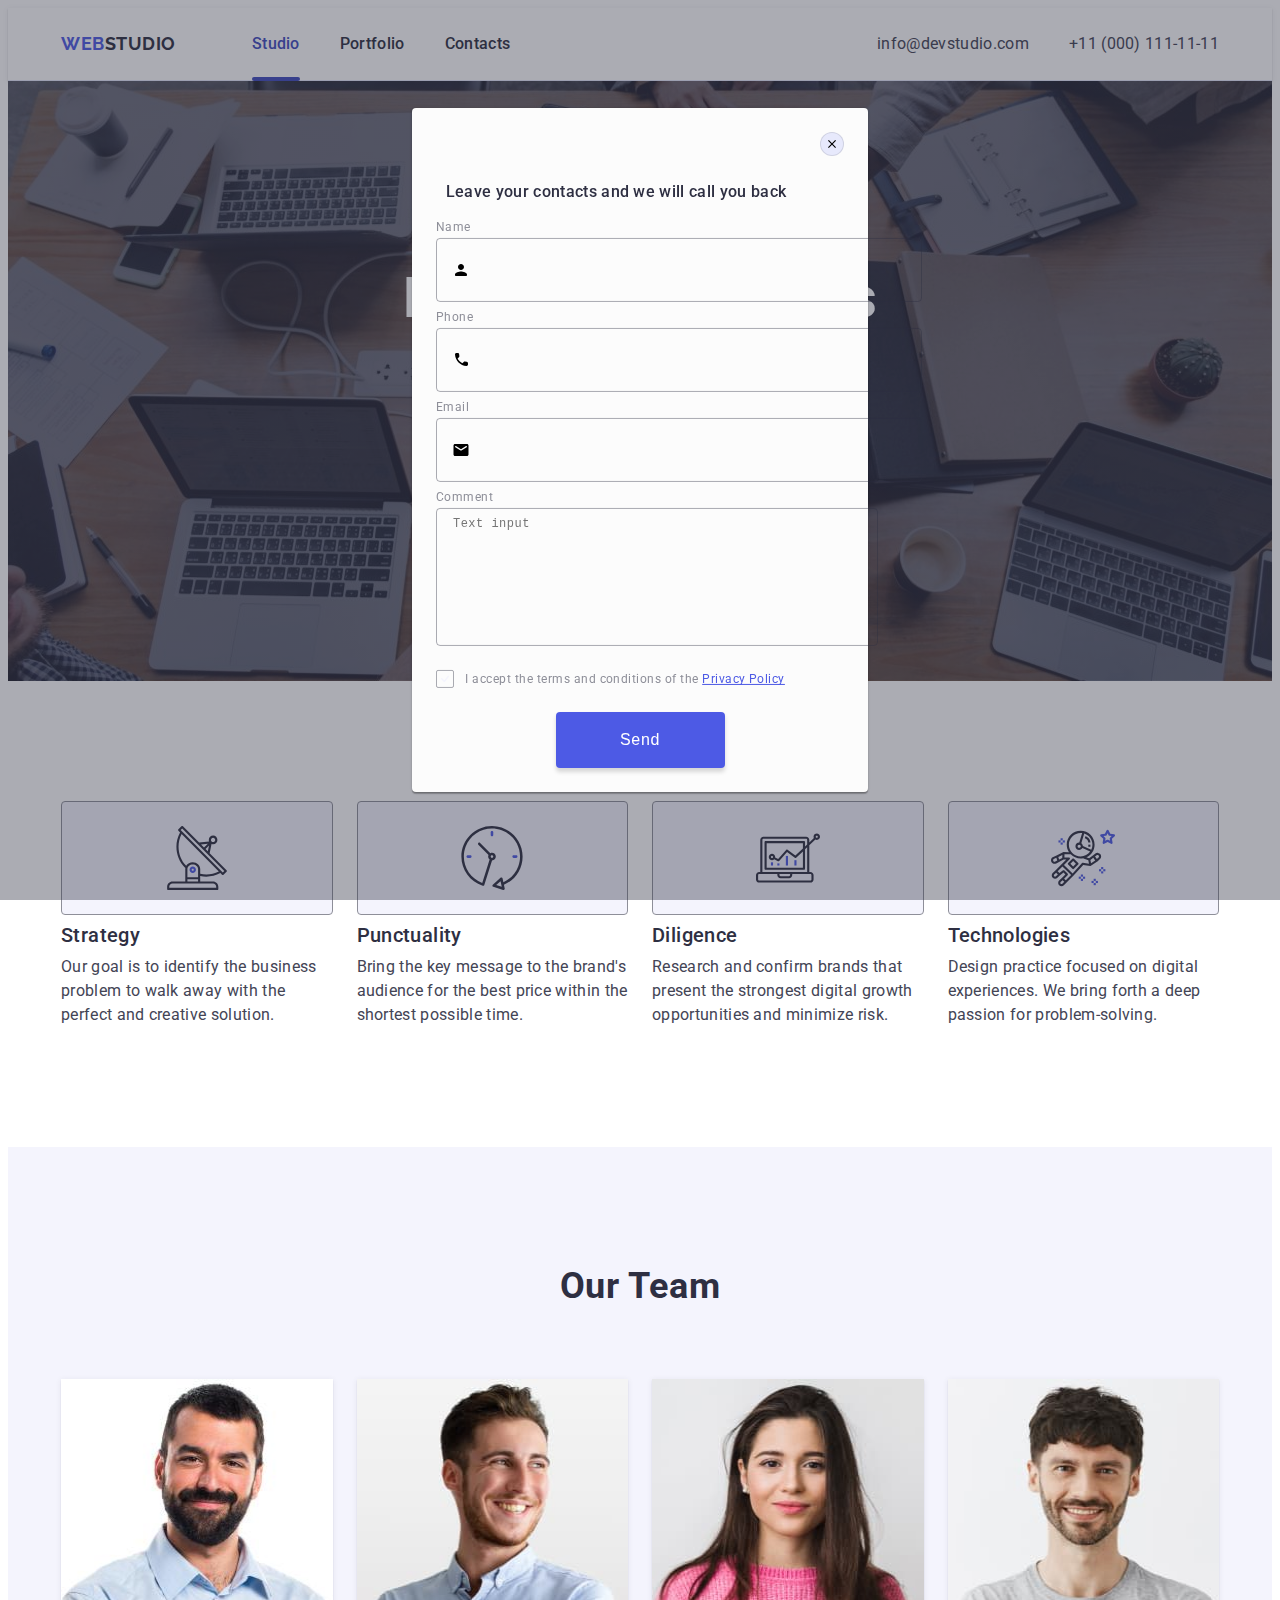
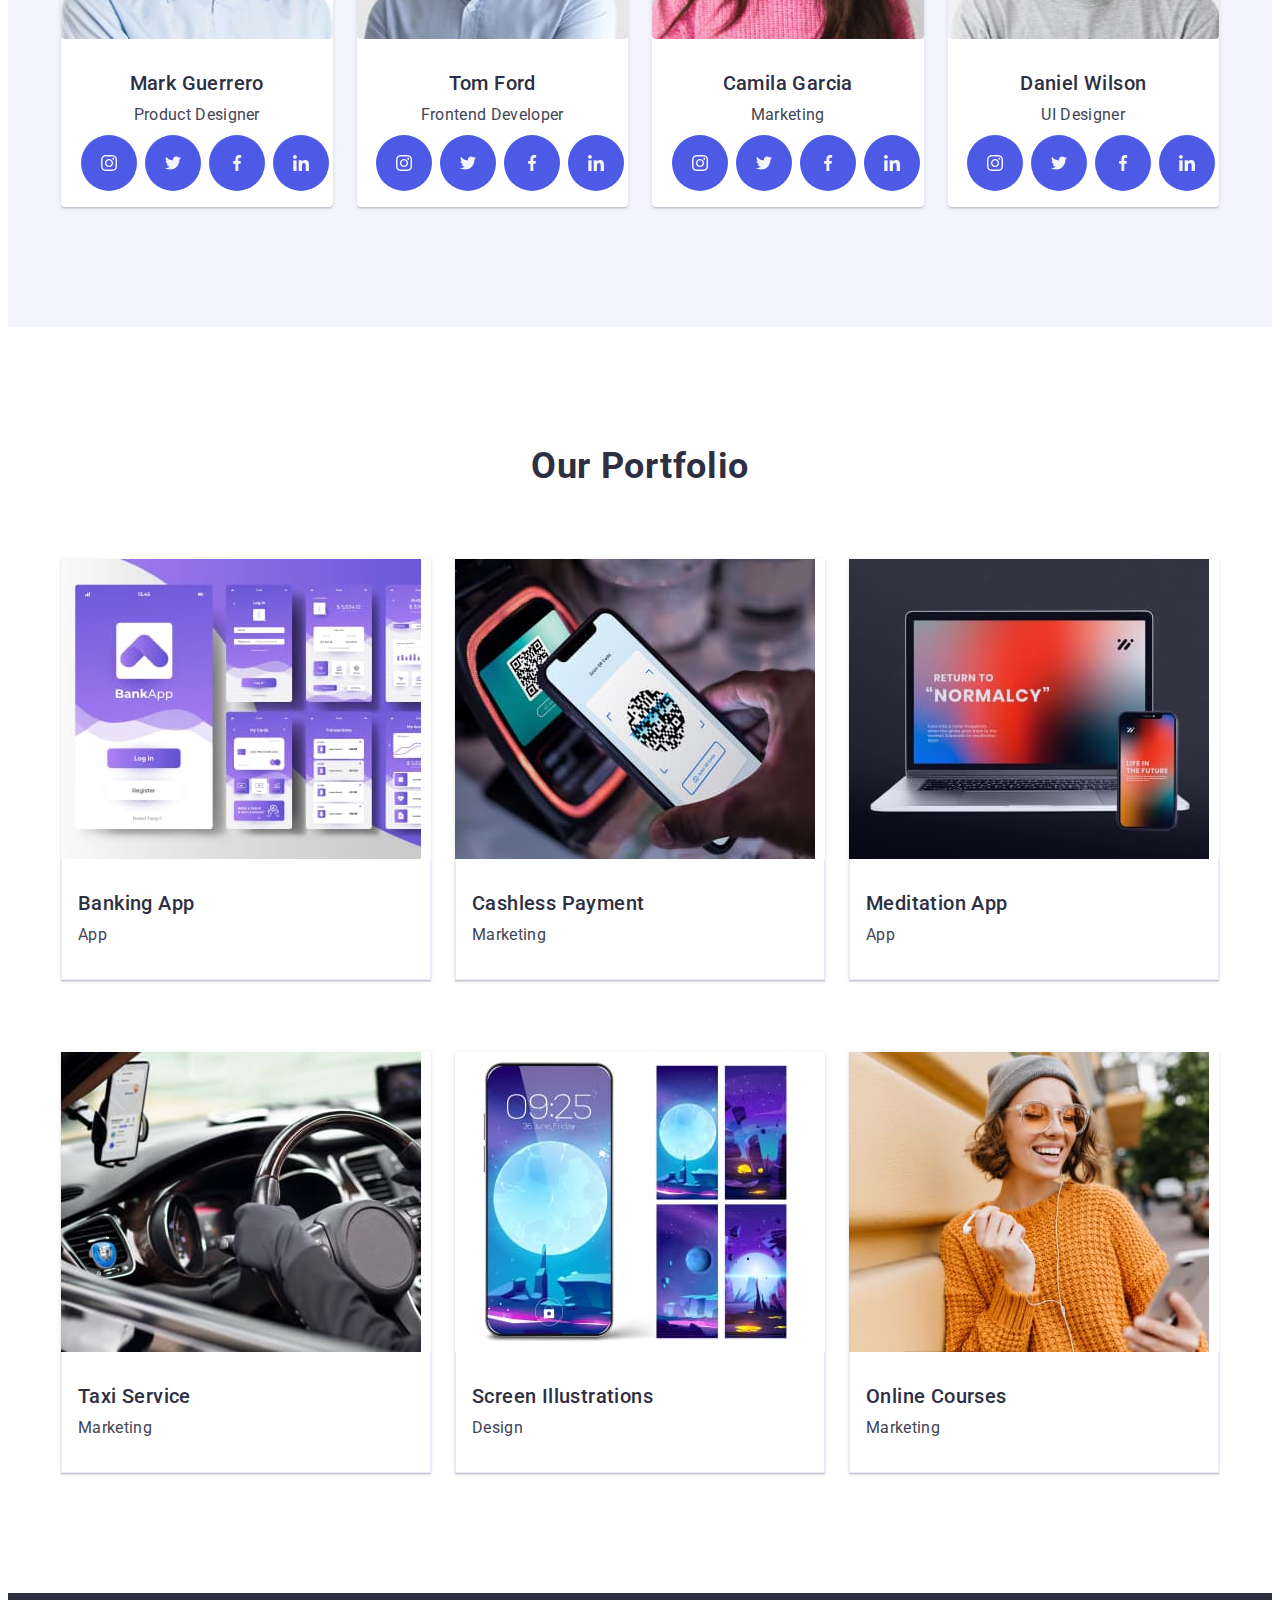
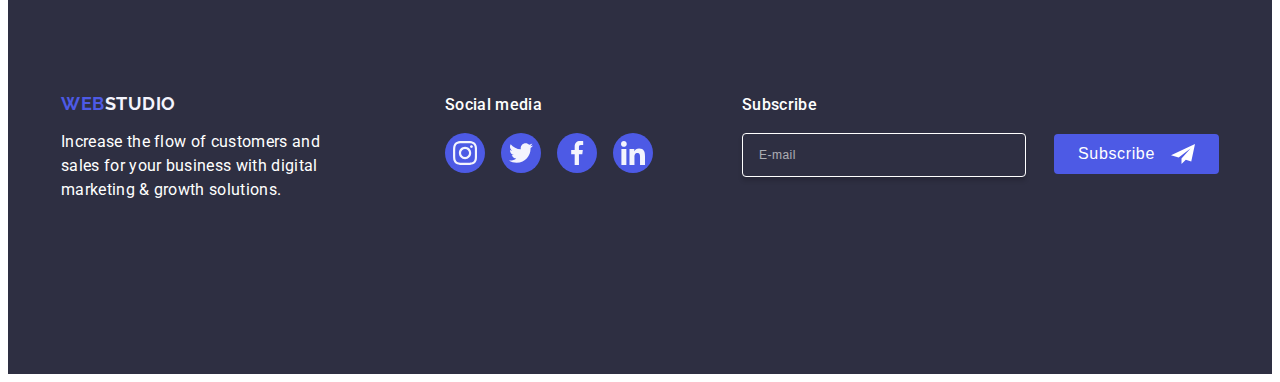
==== commit 034c80fa: "styles adjustments" ====
--- a/index.html
+++ b/index.html
@@ -368,9 +368,8 @@
                                                   ./images/icons/BankingApp.jpg 1x,
                                                   ./images/icons/BankingApp.jpg 2x" />
                                 <!-- for Tablet -->
-                                <source media="(min-width: 768px)" srcset="
-                                    ./images/portfolio/BankingApp_tab@1x.jpg 1x, 
-                                    ./images/portfolio/BankingApp_tab@2x.jpg 2x" />
+                                <source media="(min-width: 768px)"
+                                    srcset="./images/portfolio/BankingApp_tab@1x.jpg 1x, ./images/portfolio/BankingApp_tab@2x.jpg 2x" />
                                 <!-- for Mobile -->
                                 <source media="(max-width: 767px )"
                                     srcset="./images/portfolio/BankingApp_mob@1x.jpg 1x, ./images/portfolio/BankingApp_mob@2x.jpg 2x" />
@@ -423,10 +422,10 @@
                                     srcset="./images/icons/MeditationApp.jpg 1x, ./images/icons/MeditationApp.jpg 2x" />
                                 <!-- for Tablet -->
                                 <source media="(min-width: 768px)"
-                                    srcset="./images/portfolio/MeditationApp_tab@1x 2.jpg 1x, ./images/portfolio/MeditationApp_tab@1x 2.jpg 2x" />
+                                    srcset="./images/portfolio/MeditationApp_tab@1x.jpg 1x, ./images/portfolio/MeditationApp_tab@2x.jpg 2x" />
                                 <!-- for Mobile -->
                                 <source media="(max-width: 767px)"
-                                    srcset="./images/portfolio/MeditationApp_mob@1x.jpg 1x, ./images/portfolio/MeditationApp_mob@1x.jpg 2x," />
+                                    srcset="./images/portfolio/MeditationApp_mob@1x.jpg 1x, ./images/portfolio/MeditationApp_mob@2x.jpg 2x" />
                                 <img src="./images/icons/MeditationApp.jpg" alt="mcbook3" width="360" height="300" />
                             </picture>
                             <p class="overlay">
@@ -449,10 +448,10 @@
                                     srcset="./images/icons/TaxiService.jpg 1x, ./images/icons/TaxiService.jpg 2x" />
                                 <!-- for Tablet -->
                                 <source media="(min-width: 768px)"
-                                    srcset="./images/portfolio/TaxiService_tab@1x.jpg 1x, ./images/portfolio/TaxiService_tab@1x.jpg 2x" />
+                                    srcset="./images/portfolio/TaxiService_tab@1x.jpg 1x, ./images/portfolio/TaxiService_tab@2x.jpg 2x" />
                                 <!-- for Mobile -->
                                 <source media="(max-width: 767px)"
-                                    srcset="./images/portfolio/TaxiService_mob@1x.jpg 1x, ./images/portfolio/TaxiService_mob@1x.jpg 2x" />
+                                    srcset="./images/portfolio/TaxiService_mob@1x.jpg 1x, ./images/portfolio/TaxiService_mob@2x.jpg 2x" />
                                 <img src="./images/icons/TaxiService.jpg" alt="taxi" width="360" height="300" />
                             </picture>
                             <p class="overlay">
@@ -475,10 +474,10 @@
                                     srcset="./images/icons/ScreenIllustrations.jpg 1x, ./images/icons/ScreenIllustrations.jpg 2x" />
                                 <!-- for Tablet -->
                                 <source media="(min-width: 768px)"
-                                    srcset="./images/portfolio/ScreenIllustrations_tab@1x.jpg 1x, ./images/portfolio/ScreenIllustrations_tab@1x.jpg 2x" />
+                                    srcset="./images/portfolio/ScreenIllustrations_tab@1x.jpg 1x, ./images/portfolio/ScreenIllustrations_tab@2x.jpg 2x" />
                                 <!-- for Mobile -->
                                 <source media="(max-width: 767px)"
-                                    srcset="./images/portfolio/ScreenIllustrations_mob@1x.jpg 1x, ./images/portfolio/ScreenIllustrations_mob@1x.jpg 2x" />
+                                    srcset="./images/portfolio/ScreenIllustrations_mob@1x.jpg 1x, ./images/portfolio/ScreenIllustrations_mob@2x.jpg 2x" />
                             </picture>
                             <img src="./images/icons/ScreenIllustrations.jpg" alt="screen" width="360" height="300" />
                             <p class="overlay">
@@ -498,13 +497,13 @@
                             <picture>
                                 <!-- for Desktop -->
                                 <source media="(min-width: 1158px)"
-                                    srcset="./images/icons/OnlineCourses.jpg 1x, ./images/icons/OnlineCourses.jpg 2x " />
+                                    srcset="./images/icons/OnlineCourses.jpg 1x, ./images/icons/OnlineCourses.jpg 2x" />
                                 <!-- for Tablet -->
                                 <source media="(min-width: 768px)"
-                                    srcset="./images/portfolio/OnlineCourses_tab@1x.jpg 1x, ./images/portfolio/OnlineCourses_tab@1x.jpg 2x " />
+                                    srcset="./images/portfolio/OnlineCourses_tab@1x.jpg 1x, ./images/portfolio/OnlineCourses_tab@2x.jpg 2x" />
                                 <!-- for Mobile -->
                                 <source media="(max-width: 767px)"
-                                    srcset="./images/portfolio/OnlineCourses_mob@1x.jpg 1x, ./images/portfolio/OnlineCourses_mob@1x.jpg 2x" />
+                                    srcset="./images/portfolio/OnlineCourses_mob@1x.jpg 1x, ./images/portfolio/OnlineCourses_mob@2x.jpg 2x" />
                                 <img src="./images/icons/OnlineCourses.jpg" alt="girl6" width="360" height="300" />
                             </picture>
                             <p class="overlay">
--- a/css/styles.css
+++ b/css/styles.css
@@ -28,7 +28,7 @@
 img {
   display: block;
   max-width: 100%;
-  height: auto;
+ 
 }
 button {
   cursor: pointer;
@@ -333,8 +333,15 @@
   }
 }
 /* Hero section */
+
+/* Mobile */
+@media screen and (min-width: 320px){
+  .hero-section {
+  max-width: 320px;
+}
+}
 .hero-section {
-  max-width: 1440px;
+  padding: 72px 0;
   margin: 0 auto;
   background-color: #2e2f42;
   background-image: linear-gradient(
@@ -346,13 +353,11 @@
   background-size: cover;
   background-position: center;
 }
-.hero-container {
-  padding: 72px;
-}
+
 .page-title {
   margin-left: auto;
   margin-right: auto;
-  max-width: 496px;
+  max-width: 216px;
   margin-bottom: 72px;
   font-weight: 700;
   font-size: 36px;
@@ -384,15 +389,19 @@
 /* Tablet */
 @media only screen and (min-width: 768px) {
   .hero-section {
-    background-image: linear-gradient(
+   max-width: 768px;
+   padding: 112px 0;
+   background-image: linear-gradient(
         rgba(46, 47, 66, 0.7),
         rgba(46, 47, 66, 0.7)
       ),
       url('../images/hero/peopleoffice_tab@1x.jpg');
   }
-  .hero-container {
-    padding: 112px 136px;
-  }
+  .page-title {
+ max-width: 496px;
+}
+ 
+  
 }
 @media only screen and (min-width: 768px) and (min-resolution: 192dpi),
   (min-resolution: 2dppx) {
@@ -414,16 +423,18 @@
 /* Desktop */
 @media only screen and (min-width: 1158px) {
   .hero-section {
+    max-width: 1440px;
+    padding: 188px 0;
     background-image: linear-gradient(
         rgba(46, 47, 66, 0.7),
         rgba(46, 47, 66, 0.7)
       ),
       url('../images/hero/peopleoffice.jpg');
-  }
-  .hero-container {
-    padding: 188px 0;
-  }
-}
+      }
+
+ 
+}
+
 @media only screen and (min-width: 1158px) {
   .page-title {
     margin-bottom: 48px;
@@ -466,6 +477,16 @@
 }
 .features-title {
   margin-bottom: 8px;
+  font-weight: 700;
+font-size: 36px;
+line-height: 1.1;
+letter-spacing: 0.02em;
+color: #2e2f42;
+}
+@media screen  and (max-width: 767px) {
+  .features-title {
+  text-align: center;
+  }
 }
 .features-text {
   font-weight: 500;
@@ -479,11 +500,11 @@
 @media screen and (min-width: 768px) {
   .features-list {
     display: flex;
-    gap: 24px;
+    column-gap: 24px;
     justify-content: center;
   }
   .features-item {
-    width: calc((100% - 48px) / 2);
+    width: calc((100% - 24px) / 2);
     text-align: left;
   }
 }
@@ -513,6 +534,12 @@
     border: 1px solid #8e8f99;
     margin-bottom: 8px;
   }
+  .features-title {
+  font-weight: 500;
+ font-size: 20px;
+ line-height: 1.2;
+}
+
   .features-text {
     font-weight: 400;
   }
@@ -524,7 +551,7 @@
 /* Mobile */
 .team-container {
   margin: 0 auto;
-  max-width: 264px;
+  max-width: 296px;
 }
 .team-section {
   padding: 96px 0;
@@ -733,17 +760,14 @@
     row-gap: 72px;
   }
   .portfolio-item {
-    width: calc((100% - 48px) / 2);
+    width: calc((100% - 24px) / 2);
     display: flex;
     flex-direction: column;
   }
 }
-
 /* Desktop */
 @media screen and (min-width: 1158px) {
-  .container {
-    max-width: 1158px;
-  }
+
   .portfolio-section {
     padding-top: 120px;
     padding-bottom: 120px;
@@ -771,12 +795,25 @@
   flex-direction: column;
 }
 @media screen and (max-width: 767px) {
-  .footer-logo {
+   .footer-logo {
     text-align: center;
+  }
+   .footer-main {
+    margin-bottom: 72px;
+  }
+  .footer-text {
+  max-width: 288px;
+}
+  .footer-socials {
+   margin-bottom: 72px; 
   }
   .form-text {
     text-align: center;
   }
+  .form-input {
+  max-width: 288px;
+  margin-bottom: 16px;
+}
   .socials-text {
     text-align: center;
   }
@@ -797,13 +834,13 @@
   color: #f4f4fd;
 }
 .footer-text {
-  max-width: 264px;
+ 
   line-height: 1.5;
   letter-spacing: 0.02em;
   color: var(--text-color, #ffffff);
   font-weight: 400;
   font-size: 16px;
-  margin-bottom: 72px;
+  
 }
 .socials-list {
   display: flex;
@@ -859,12 +896,11 @@
 }
 .form-input {
   max-width: 288px;
-  margin-bottom: 16px;
   background: #2e2f42;
   border: 1px solid #fff;
   border-radius: 4px;
   padding-left: 16px;
-  width: 264px;
+  width: 288px;
   height: 40px;
   box-shadow: 0 4px 4px 0 rgba(0, 0, 0, 0.15);
   background-color: transparent;
@@ -910,7 +946,7 @@
 /* Tablet */
 @media screen and (min-width: 768px) {
   .footer-content {
-    max-width: 528px;
+    max-width: 584px;
     display: flex;
     align-items: baseline;
     flex-direction: row;
@@ -922,9 +958,15 @@
     margin-right: 24px;
     margin-bottom: 72px;
   }
+  .footer-text {
+  max-width: 264px;}
+
   .form {
     display: inline;
   }
+ .form-input {
+  max-width: 264px;
+ }
   .submit-button {
     margin-left: 24px;
   }
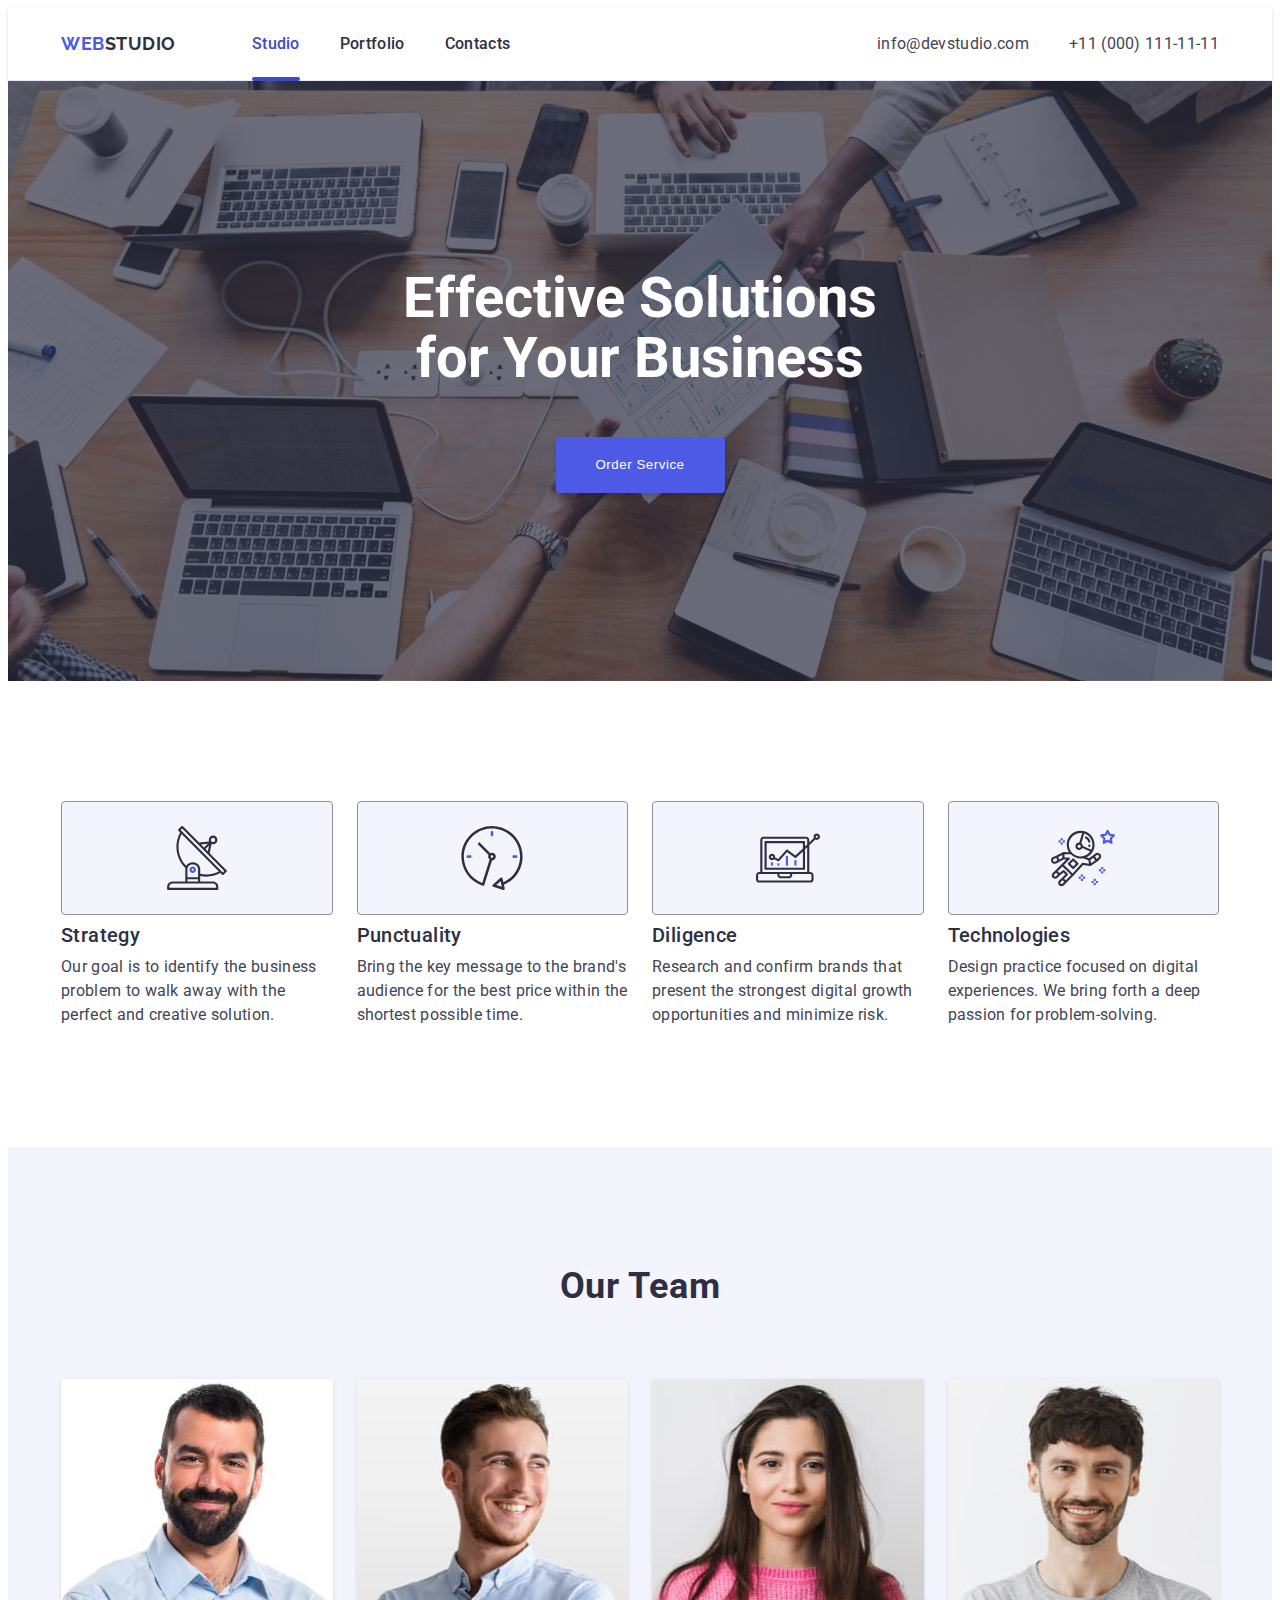
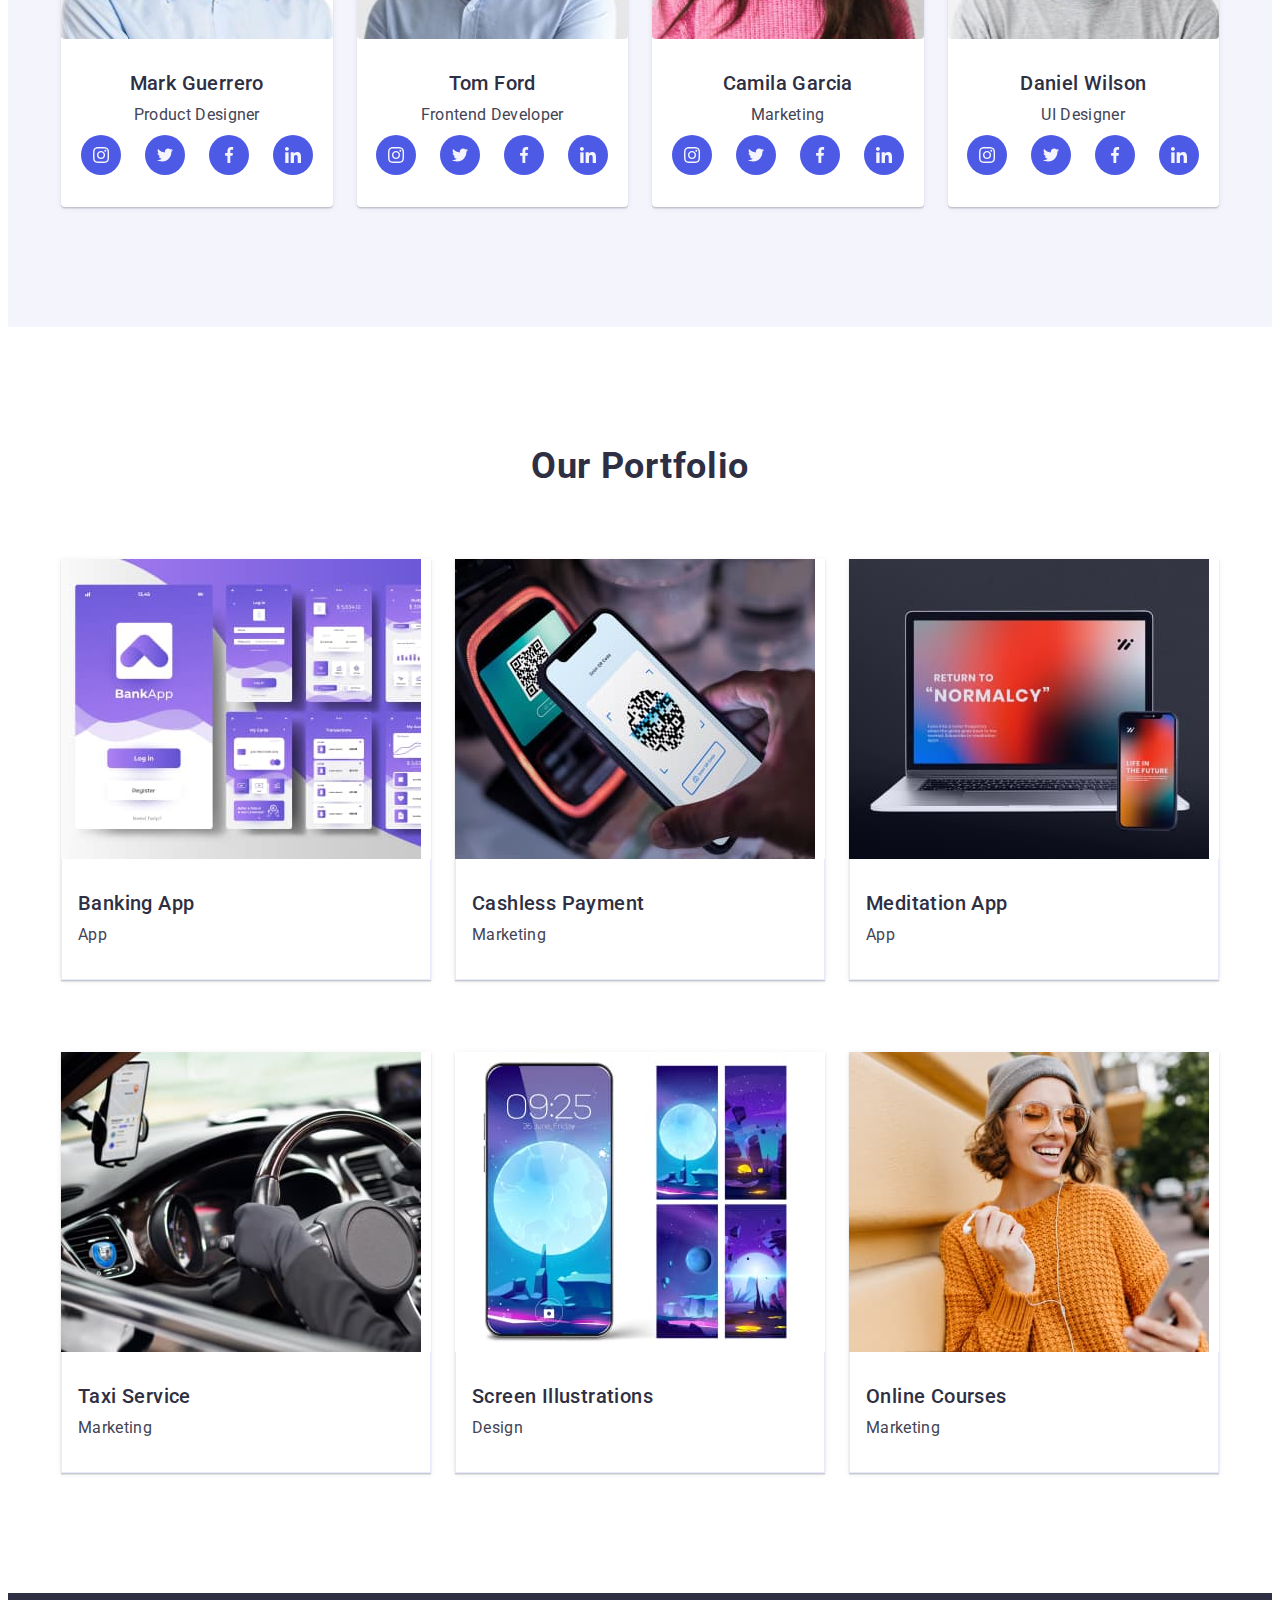
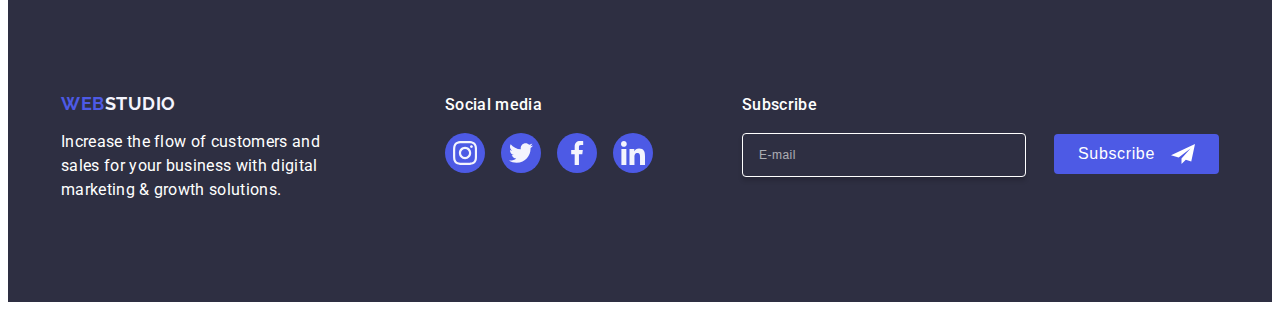
==== commit 24b448a1: "adjustment styles" ====
--- a/index.html
+++ b/index.html
@@ -113,6 +113,7 @@
                             </a>
                         </li>
                     </ul>
+                </address>
             </div>
 
         </div>
@@ -478,8 +479,10 @@
                                 <!-- for Mobile -->
                                 <source media="(max-width: 767px)"
                                     srcset="./images/portfolio/ScreenIllustrations_mob@1x.jpg 1x, ./images/portfolio/ScreenIllustrations_mob@2x.jpg 2x" />
+                                <img src="./images/icons/ScreenIllustrations.jpg" alt="QRcode4" width="360"
+                                    height="300" />
                             </picture>
-                            <img src="./images/icons/ScreenIllustrations.jpg" alt="screen" width="360" height="300" />
+
                             <p class="overlay">
                                 14 Stylish and User-Friendly App Design Concepts · Task Manager App · Calorie
                                 Tracker
@@ -585,7 +588,7 @@
     </footer>
 
     <!--Modal window-->
-    <div class="backdrop is-open">
+    <div class="backdrop is-open hidden">
         <div class="modal">
             <button class="modal-btn" type="button">
                 <svg class="modal-btn-icons" width="8" height="8">
--- a/css/styles.css
+++ b/css/styles.css
@@ -28,7 +28,7 @@
 img {
   display: block;
   max-width: 100%;
- 
+   
 }
 button {
   cursor: pointer;
@@ -86,6 +86,9 @@
   align-items: center;
   justify-content: space-between;
 }
+ .contact-info {
+    font-style: normal;
+  }
 .nav-list,
 .contact-info {
   display: none;
@@ -170,7 +173,7 @@
   }
   .contact-info {
     display: block;
-    font-style: normal;
+   
   }
   .contact-list {
     display: flex;
@@ -269,8 +272,7 @@
   letter-spacing: 0.02em;
   color: #2e2f42;
 }
-.mobile-menu-link.studio:hover,
-.mobile-menu-link.studio:focus {
+.mobile-menu-link.studio {
   color: #404bbf;
 }
 
@@ -291,8 +293,7 @@
   letter-spacing: 0.02em;
   color: #434455;
 }
-.contact-item.tel:hover,
-.contact-item.tel:focus {
+.contact-item.tel {
   color: #4d5ae5;
 }
 .mobile-social-link {
@@ -316,7 +317,6 @@
 .social-link {
   display: flex;
   border-radius: 50%;
-  padding: 8px;
   align-items: center;
   justify-content: center;
 }
@@ -326,6 +326,11 @@
 }
 .social-icon {
   fill: #f4f4fd;
+  
+}
+.mobile-social-link .social-icon {
+  width: 24px;
+  height: 24px;
 }
 @media screen and (min-width: 768px) {
   .mobile-menu {
@@ -794,6 +799,10 @@
   display: flex;
   flex-direction: column;
 }
+.footer-socials {
+   margin-bottom: 72px; 
+  }
+
 @media screen and (max-width: 767px) {
    .footer-logo {
     text-align: center;
@@ -804,9 +813,7 @@
   .footer-text {
   max-width: 288px;
 }
-  .footer-socials {
-   margin-bottom: 72px; 
-  }
+  
   .form-text {
     text-align: center;
   }
@@ -847,7 +854,7 @@
   justify-content: center;
   align-items: center;
   gap: 16px;
-  margin-bottom: 72px;
+  
 }
 .socials-text {
   font-weight: 500;
@@ -958,6 +965,9 @@
     margin-right: 24px;
     margin-bottom: 72px;
   }
+  .footer-socials {
+   margin-bottom: 72px; 
+  }
   .footer-text {
   max-width: 264px;}
 
@@ -980,11 +990,13 @@
   }
   .footer-main {
     margin-right: 120px;
+     margin-bottom: 0;
   }
 
   .footer-socials {
     display: flex;
     flex-direction: column;
+      margin-bottom: 0;
   }
   .subscribe-block {
     margin-left: auto;
@@ -1021,7 +1033,7 @@
   background: #fcfcfc;
   border-radius: 4px;
   transition: transform 250ms cubic-bezier(0.4, 0, 0.2, 1);
-  padding: 72px 24px 24px 24px;
+  padding: 72px 16px 24px;
   width: 288px;
   min-height: 623px;
 }
@@ -1060,7 +1072,6 @@
 
 .modal-caption {
   margin-bottom: 16px;
-  width: 256px;
   font-weight: 500;
   font-size: 16px;
   line-height: 1.5;
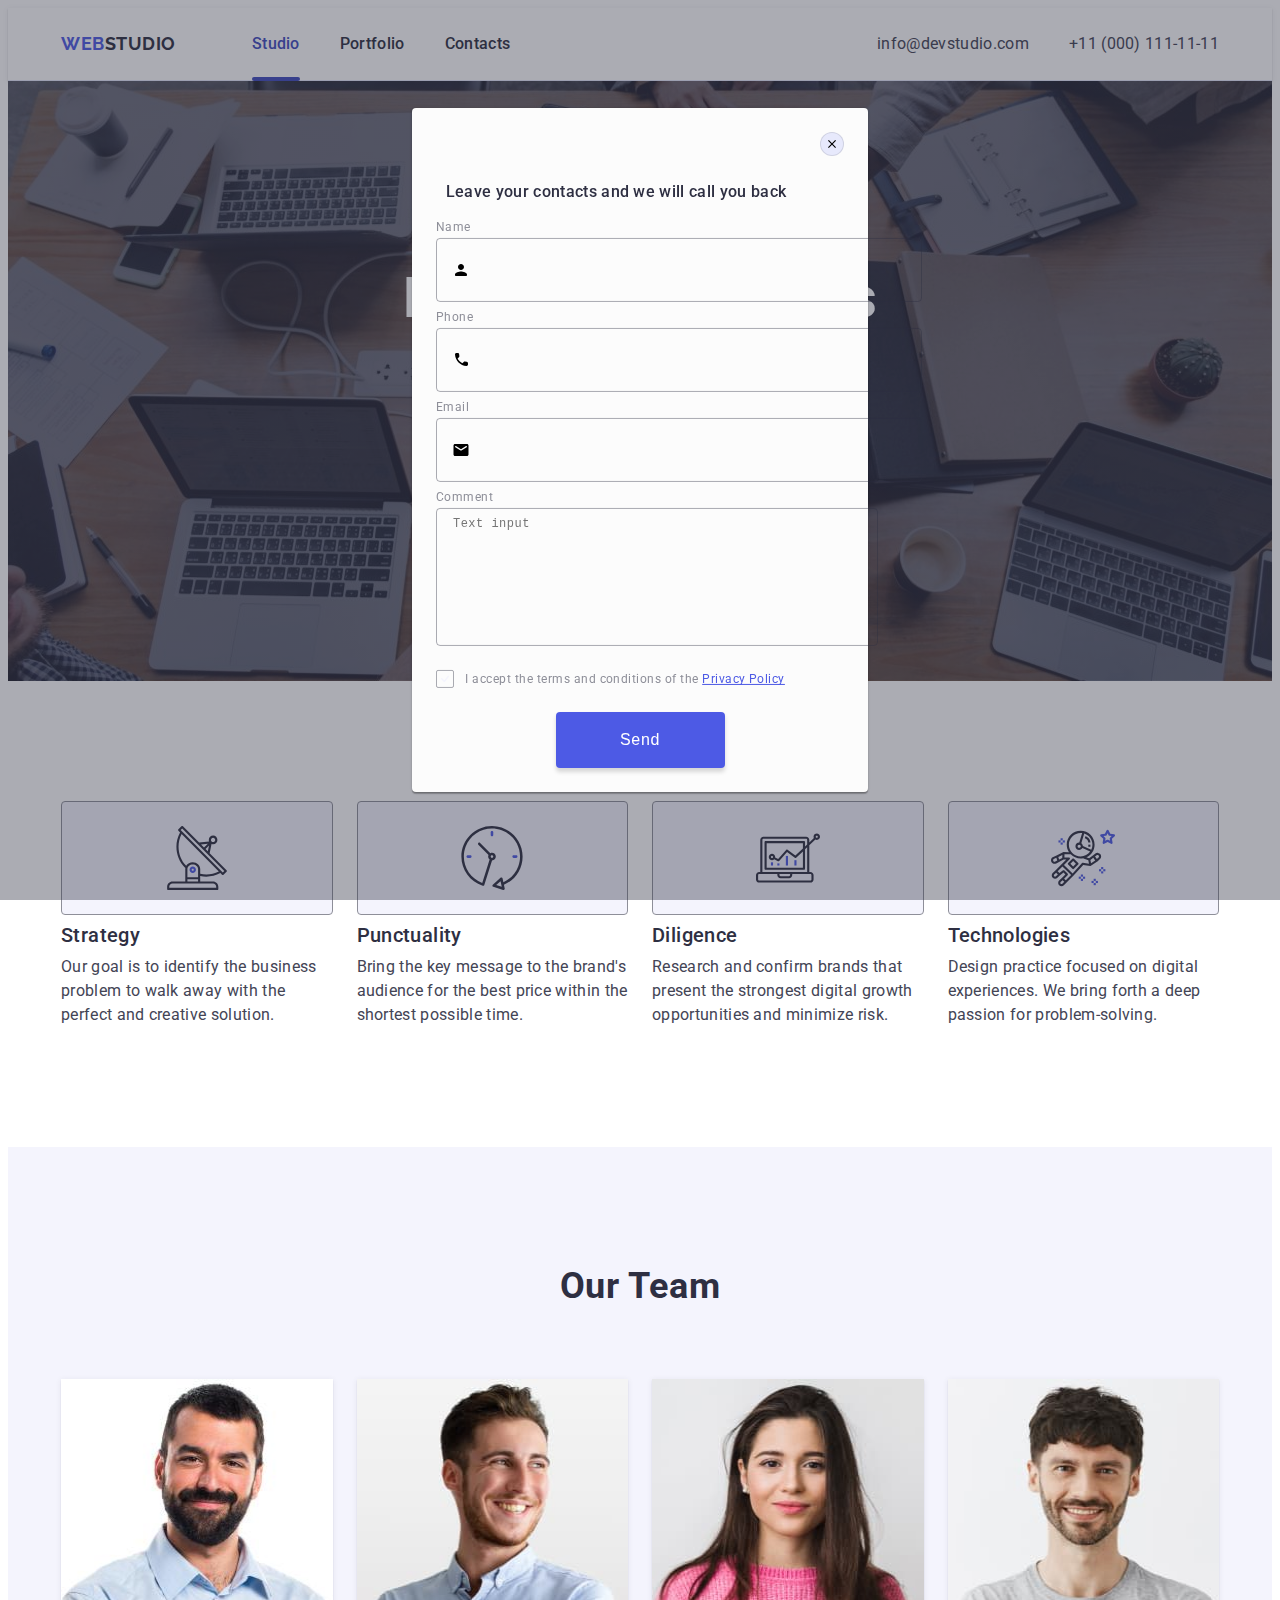
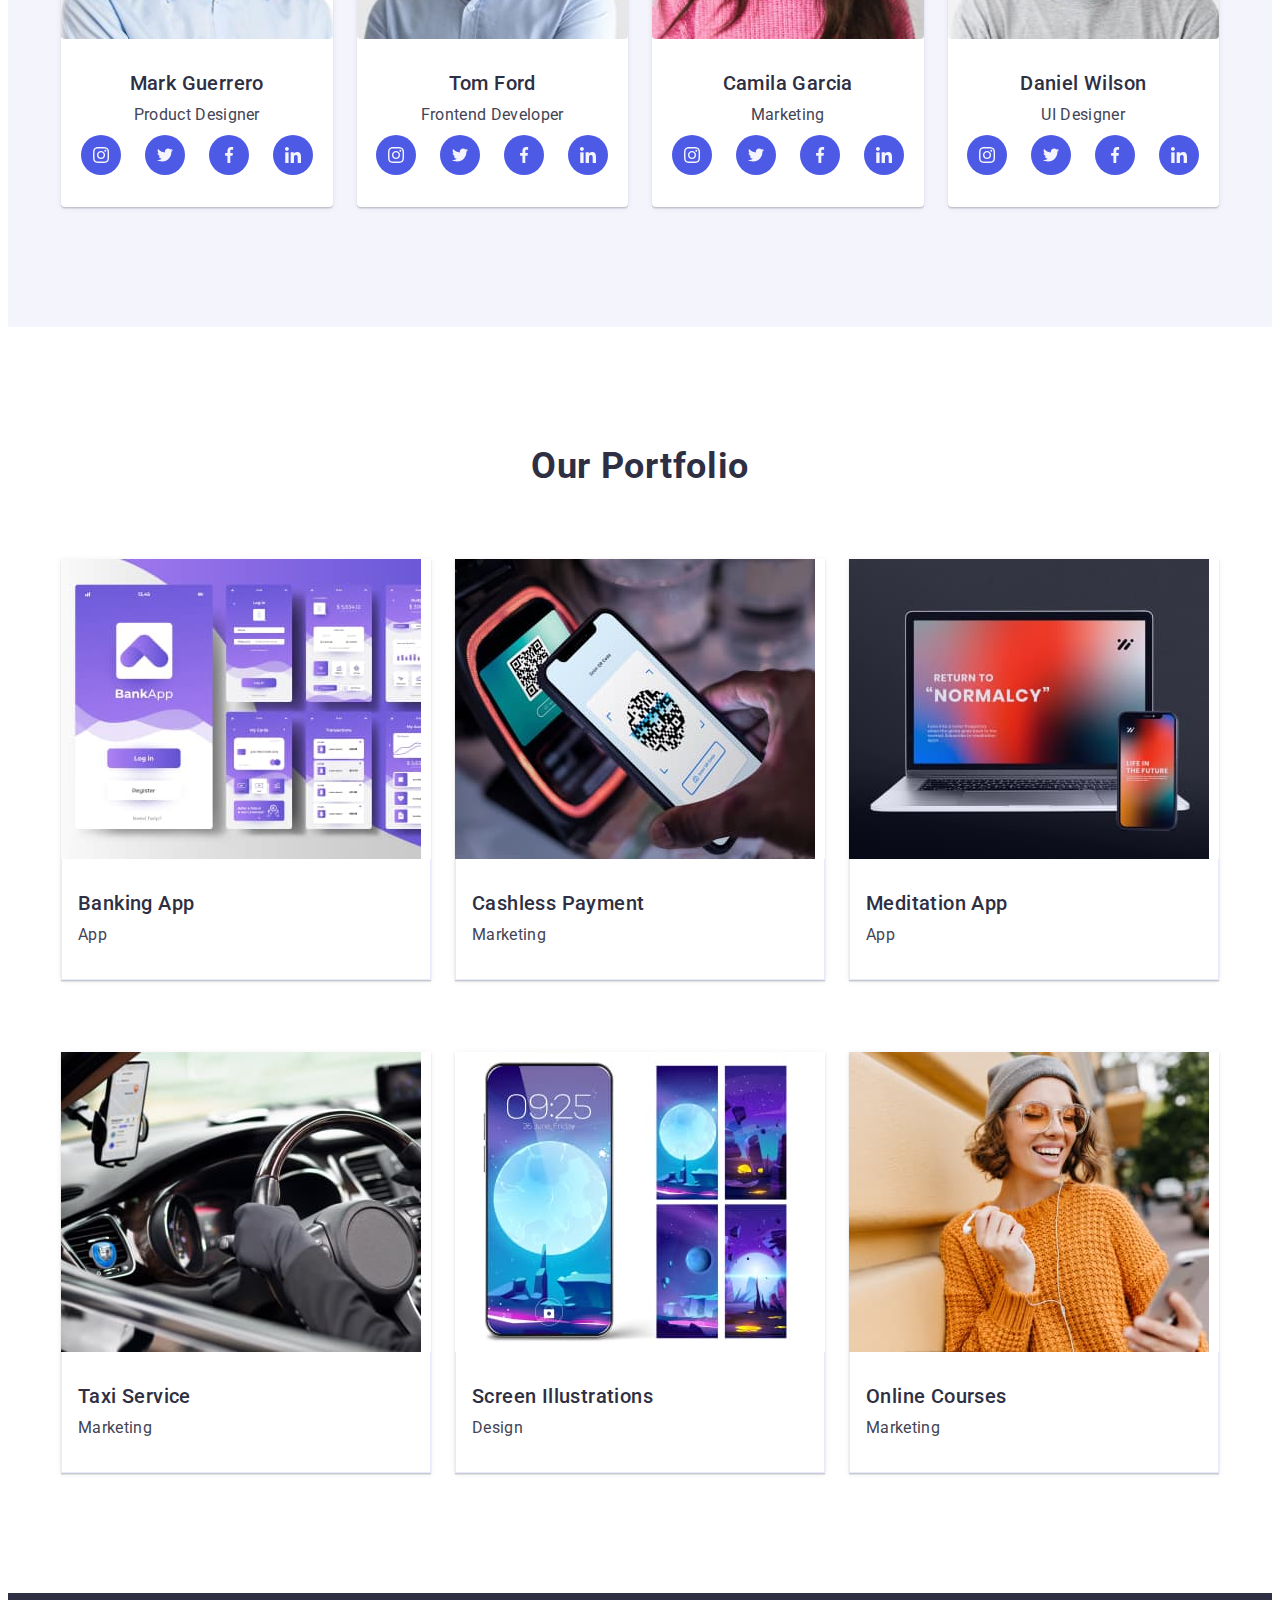
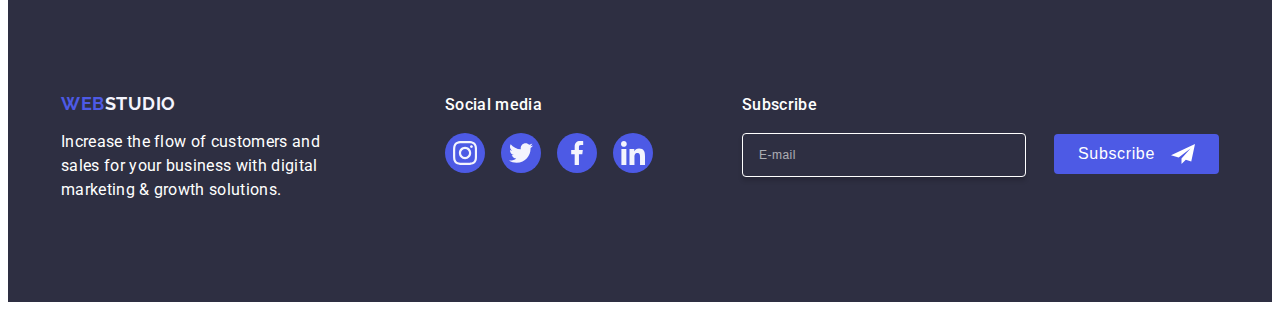
==== commit b17a928c: "adjustment styles" ====
--- a/index.html
+++ b/index.html
@@ -588,7 +588,7 @@
     </footer>
 
     <!--Modal window-->
-    <div class="backdrop is-open hidden">
+    <div class="backdrop is-open">
         <div class="modal">
             <button class="modal-btn" type="button">
                 <svg class="modal-btn-icons" width="8" height="8">
